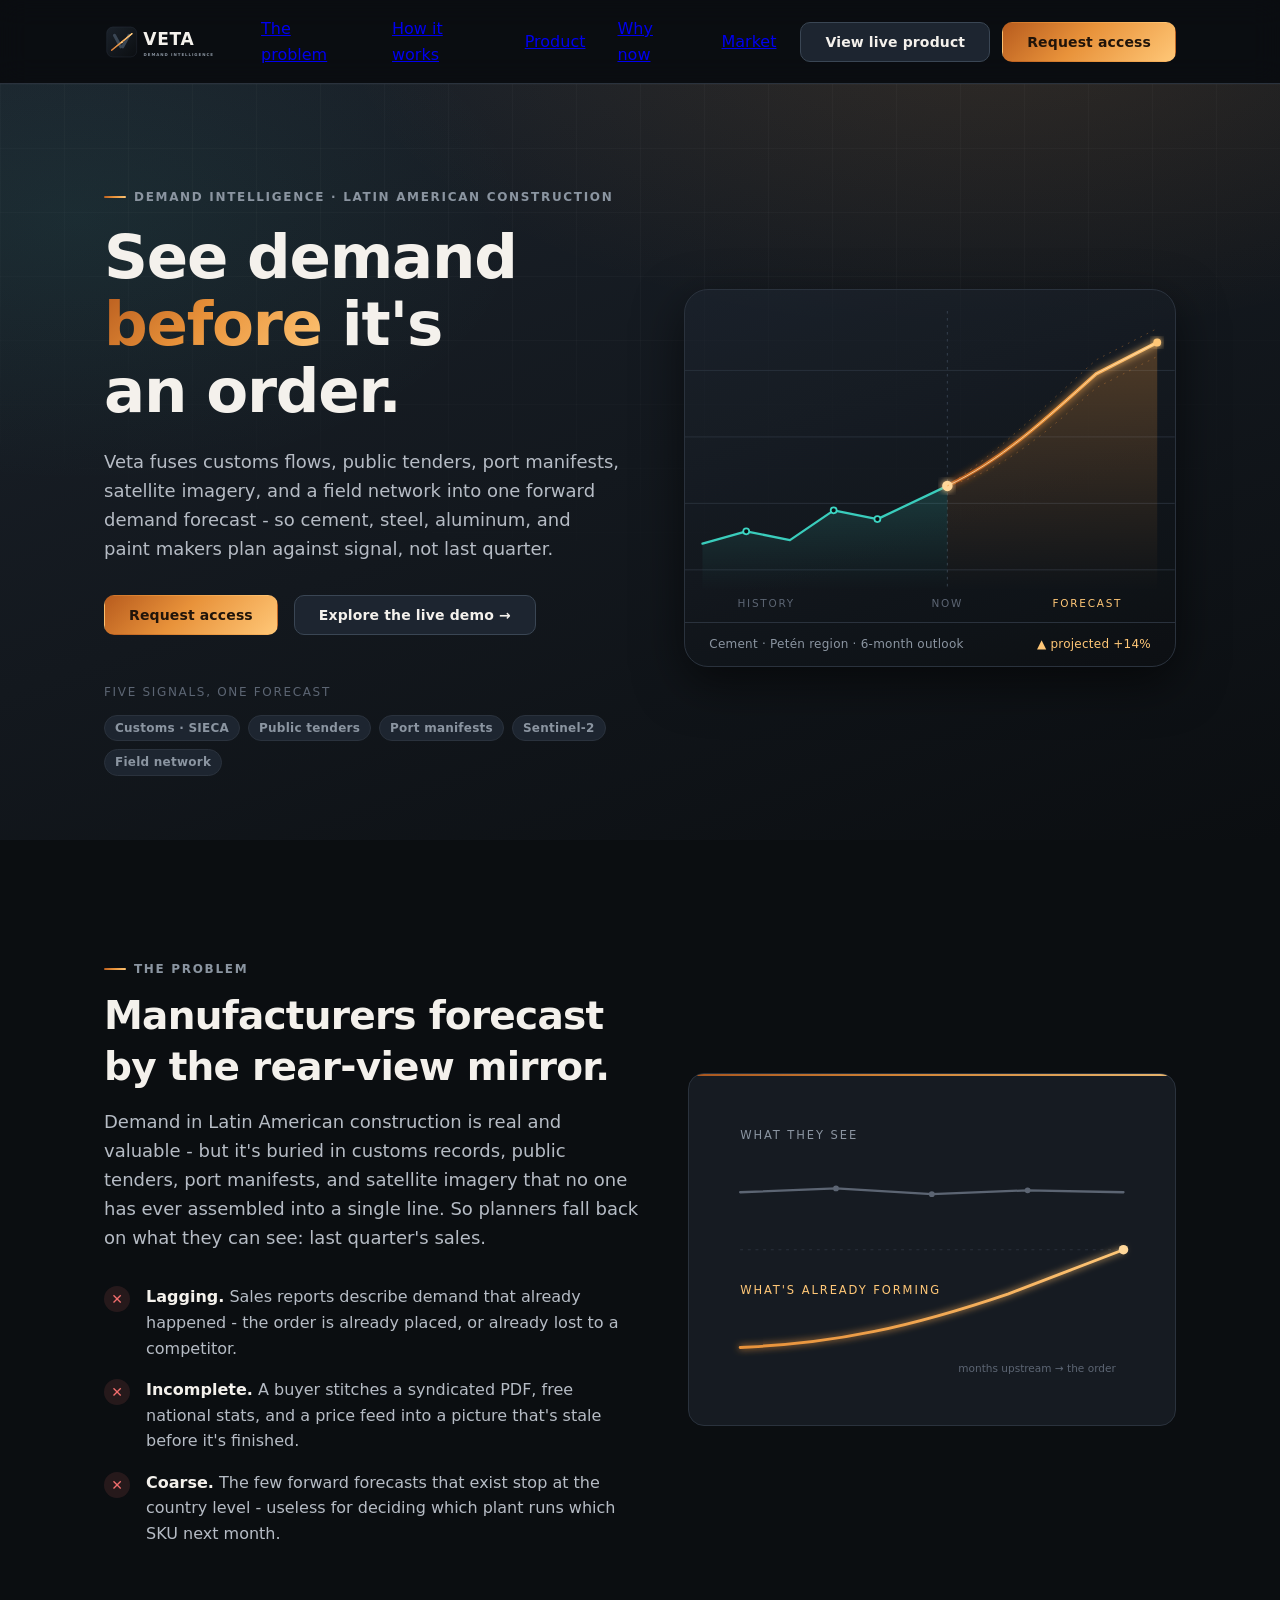
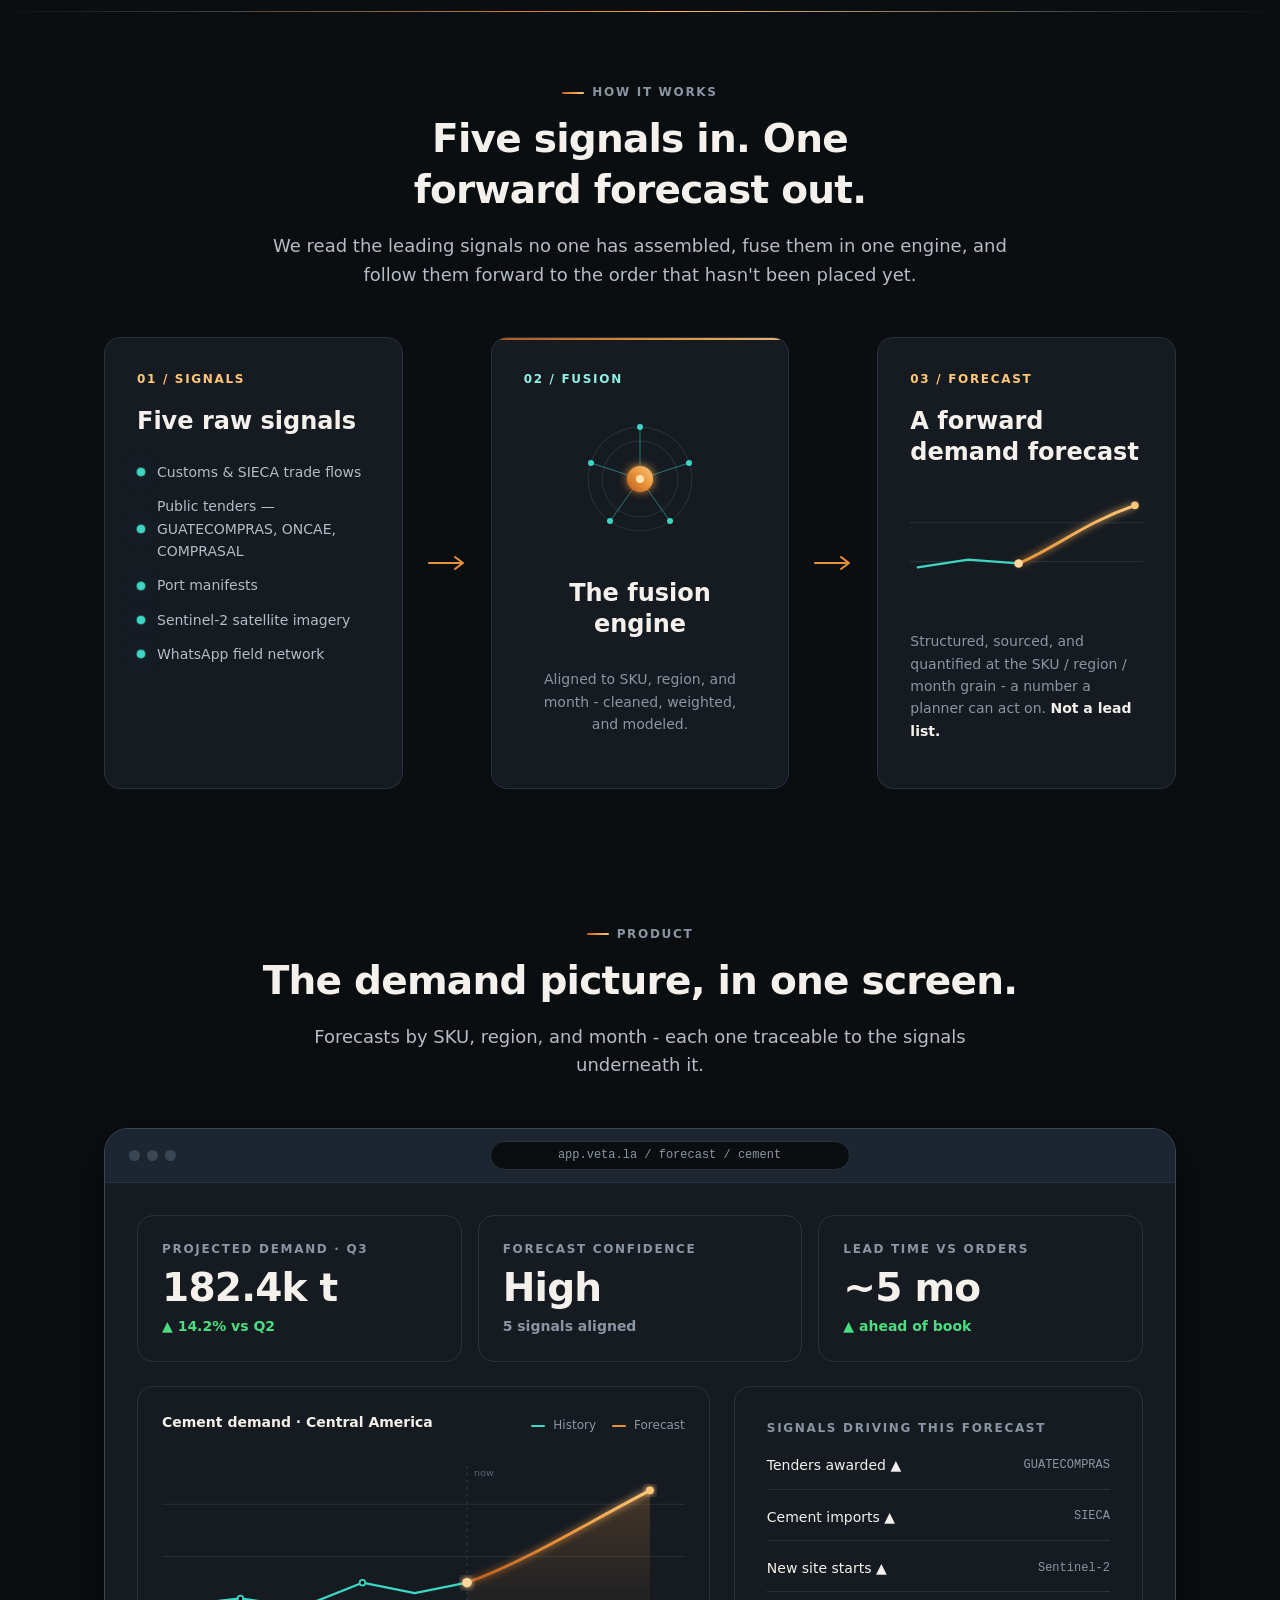
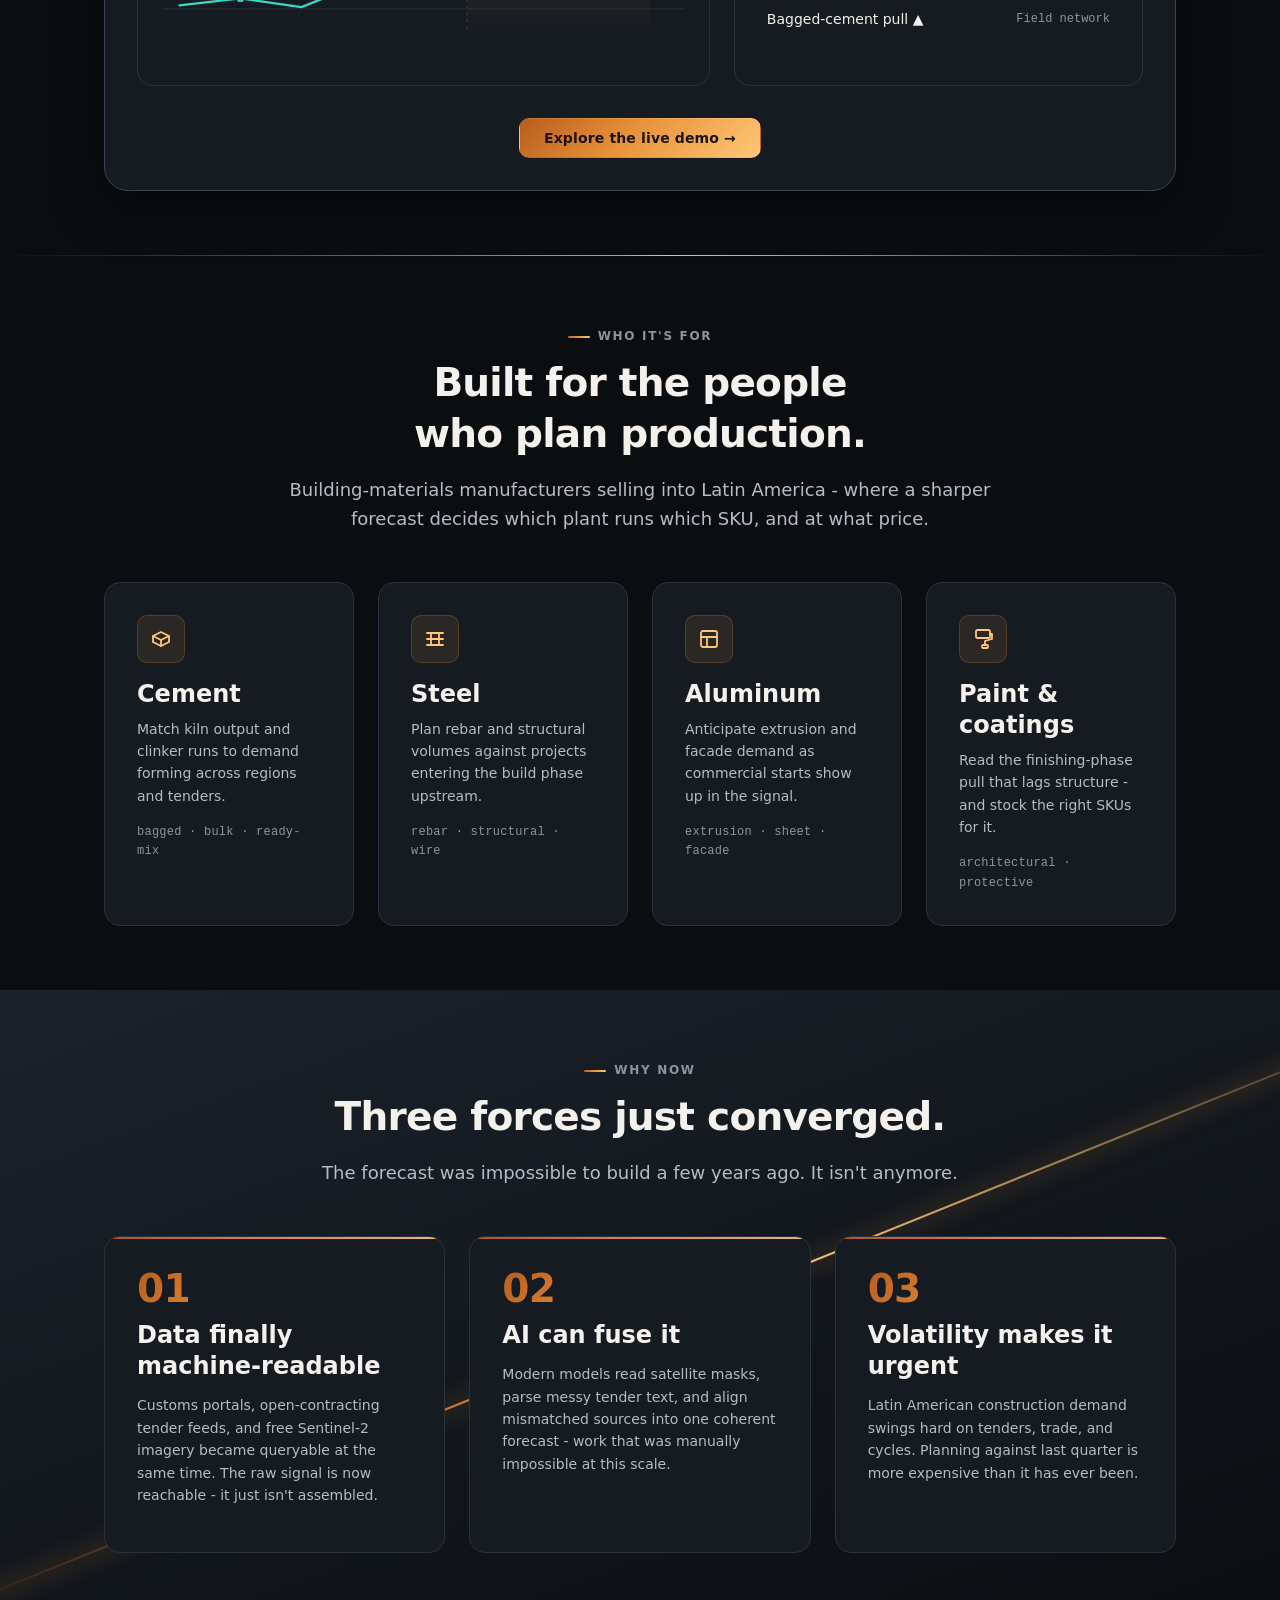
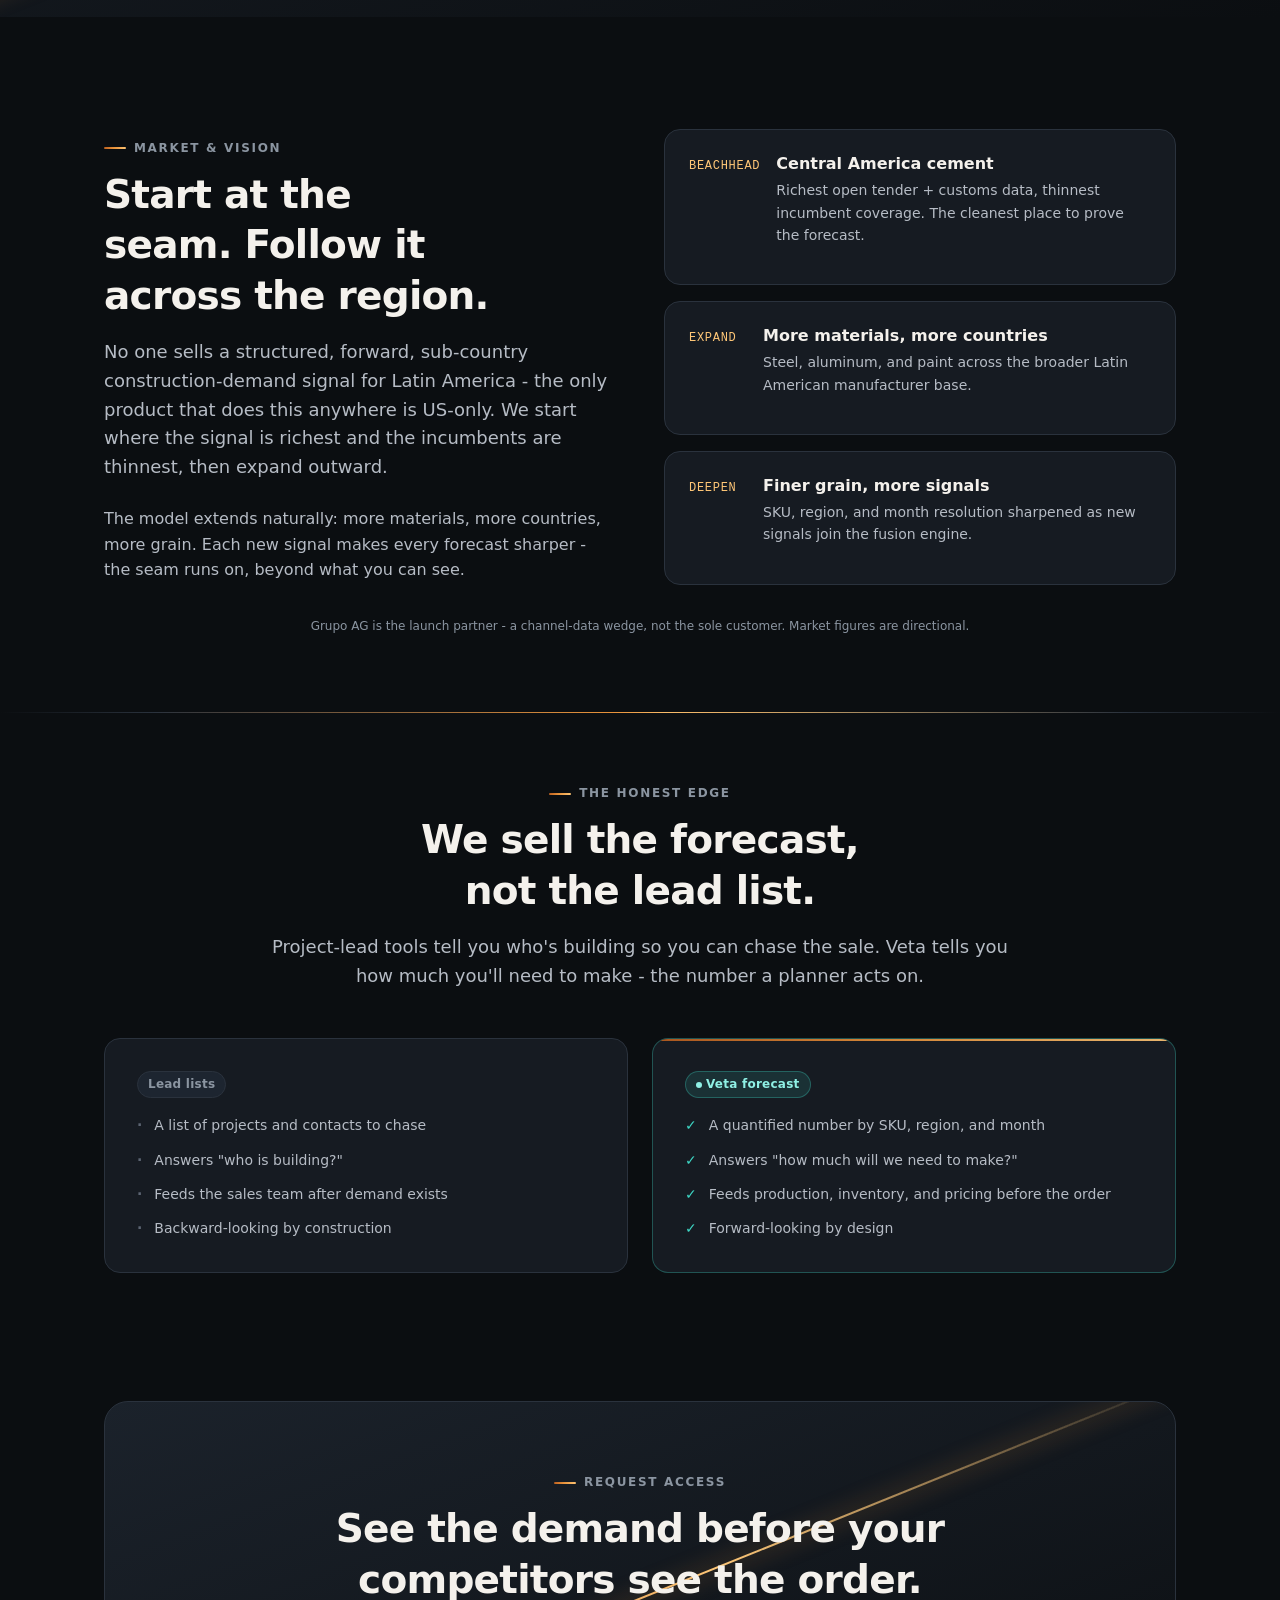
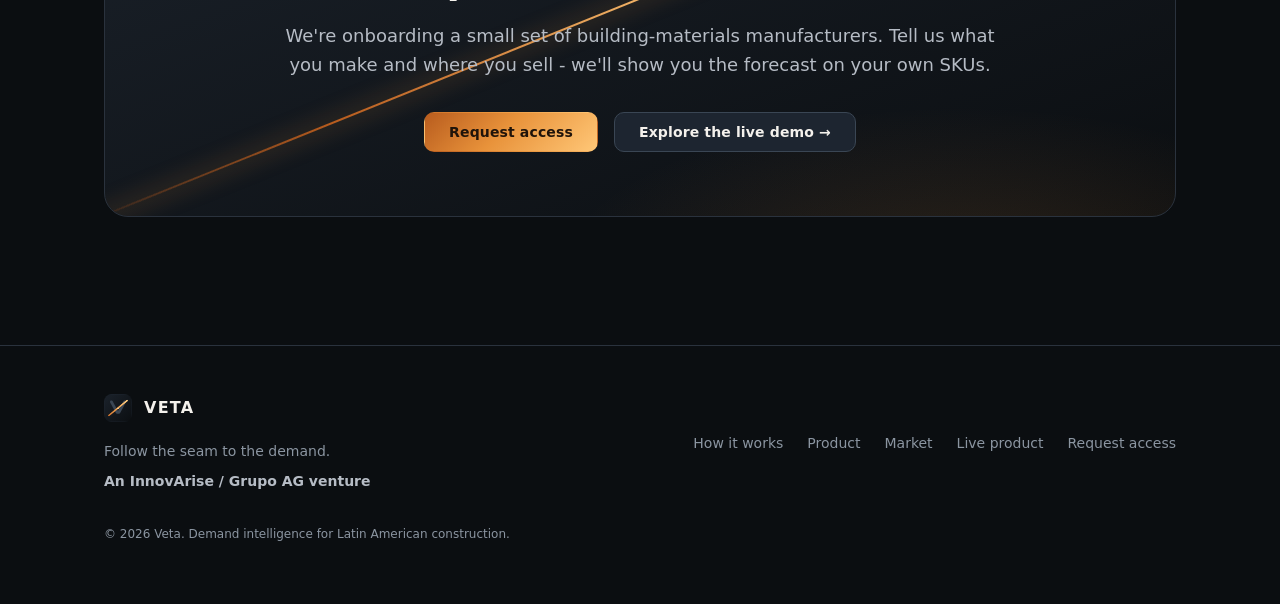
==== index.html @ 18b293e0 "Veta public site: landing page + Supabase-wired demand-intelligence prototype Built on the Veta Clau" ====
<!--
  Veta — marketing landing page
  The demand-intelligence layer for Latin American construction.
  Self-contained except local assets/ (CSS + SVG). Served on GitHub Pages.
-->
<!doctype html>
<html lang="en">
<head>
  <meta charset="utf-8" />
  <meta name="viewport" content="width=device-width, initial-scale=1" />
  <title>Veta — See demand before it's an order.</title>
  <meta name="description" content="Veta is the demand-intelligence layer for Latin American construction. We fuse customs, public tenders, port manifests, satellite imagery and a field network into a forward demand forecast for building-materials manufacturers." />
  <meta name="theme-color" content="#0B0E11" />

  <!-- Carried-in Veta design library -->
  <link rel="stylesheet" href="assets/tokens.css" />
  <link rel="stylesheet" href="assets/components.css" />
  <link rel="icon" type="image/svg+xml" href="assets/logo-mark.svg" />

  <style>
    /* ===========================================================
       Page-local styles — built on the design tokens only.
       No new colors invented; everything references --veta-* vars.
       =========================================================== */

    html { scroll-behavior: smooth; }
    @media (prefers-reduced-motion: reduce) { html { scroll-behavior: auto; } }
    body { margin: 0; }

    .veta-section--tight { padding-block: var(--veta-space-7); }
    .veta-section--lg    { padding-block: var(--veta-space-9); }

    /* ---------- Sticky nav ---------- */
    .site-header {
      position: sticky;
      top: 0;
      z-index: 50;
      background: rgba(11, 14, 17, 0.78);
      backdrop-filter: blur(14px) saturate(140%);
      -webkit-backdrop-filter: blur(14px) saturate(140%);
      border-bottom: 1px solid var(--veta-strata);
    }
    .site-header .veta-header { border-bottom: 0; }
    .brand-logo { height: 38px; width: auto; display: block; }
    .nav-cluster { display: flex; align-items: center; gap: var(--veta-space-5); }
    .nav-links { display: flex; align-items: center; gap: var(--veta-space-6); }
    .nav-actions { display: flex; align-items: center; gap: var(--veta-space-3); }
    .nav-toggle { display: none; }

    @media (max-width: 900px) {
      .nav-links { display: none; }
      .nav-actions .btn-label-long { display: none; }
    }
    @media (max-width: 560px) {
      .nav-actions .veta-btn--secondary { display: none; }
    }

    /* ---------- Hero ---------- */
    .hero {
      position: relative;
      overflow: hidden;
      isolation: isolate;
      background:
        radial-gradient(1100px 520px at 78% -8%, rgba(232,146,58,0.12), transparent 60%),
        radial-gradient(820px 480px at 6% 18%, rgba(61,214,196,0.07), transparent 55%),
        var(--veta-rock);
    }
    /* faint strata grid behind the hero */
    .hero::before {
      content: "";
      position: absolute; inset: 0; z-index: -2;
      background-image:
        linear-gradient(rgba(255,255,255,0.022) 1px, transparent 1px),
        linear-gradient(90deg, rgba(255,255,255,0.022) 1px, transparent 1px);
      background-size: 64px 64px;
      mask-image: radial-gradient(120% 90% at 50% 0%, #000 35%, transparent 78%);
      -webkit-mask-image: radial-gradient(120% 90% at 50% 0%, #000 35%, transparent 78%);
    }
    .hero-grid {
      display: grid;
      grid-template-columns: 1.05fr 1fr;
      gap: var(--veta-space-8);
      align-items: center;
      padding-block: var(--veta-space-9) var(--veta-space-8);
    }
    @media (max-width: 940px) {
      .hero-grid { grid-template-columns: 1fr; gap: var(--veta-space-7); padding-block: var(--veta-space-8) var(--veta-space-7); }
    }
    .hero-display {
      font-size: clamp(2.6rem, 6vw, var(--veta-text-3xl));
      margin-top: var(--veta-space-4);
    }
    .hero-sub { margin-top: var(--veta-space-5); font-size: var(--veta-text-md); }
    .hero-cta { margin-top: var(--veta-space-6); }
    .hero-trust {
      margin-top: var(--veta-space-7);
      display: flex; flex-direction: column; gap: var(--veta-space-3);
    }
    .hero-trust__label {
      font-size: var(--veta-text-xs);
      letter-spacing: var(--veta-track-label);
      text-transform: uppercase;
      color: var(--veta-text-faint);
    }
    .source-row { display: flex; flex-wrap: wrap; gap: var(--veta-space-2); }

    .hero-visual {
      position: relative;
      width: 100%;
    }
    .hero-visual svg { width: 100%; height: auto; display: block; }
    .hero-visual__frame {
      border: 1px solid var(--veta-strata);
      border-radius: var(--veta-radius-xl);
      background: linear-gradient(160deg, rgba(29,37,48,0.6) 0%, rgba(11,14,17,0.6) 100%);
      box-shadow: var(--veta-shadow-lg);
      overflow: hidden;
    }
    .hero-visual__cap {
      display: flex; align-items: center; justify-content: space-between;
      gap: var(--veta-space-3);
      padding: var(--veta-space-3) var(--veta-space-5);
      border-top: 1px solid var(--veta-strata);
      font-size: var(--veta-text-xs);
      color: var(--veta-text-dim);
      letter-spacing: 0.02em;
    }

    /* Animated seam draw-in */
    .seam-draw {
      stroke-dasharray: var(--len, 1400);
      stroke-dashoffset: var(--len, 1400);
      animation: drawSeam 2.4s var(--veta-ease-out) forwards;
    }
    @keyframes drawSeam { to { stroke-dashoffset: 0; } }
    .pulse-node { animation: pulseNode 2.8s var(--veta-ease) infinite; transform-origin: center; transform-box: fill-box; }
    @keyframes pulseNode {
      0%, 100% { opacity: 0.55; }
      50% { opacity: 1; }
    }
    @media (prefers-reduced-motion: reduce) {
      .seam-draw { animation: none; stroke-dashoffset: 0; }
      .pulse-node { animation: none; opacity: 1; }
    }

    /* ---------- Section heading block ---------- */
    .sec-head { max-width: 760px; }
    .sec-head .veta-h2 { margin-top: var(--veta-space-3); }
    .sec-head .veta-lead { margin-top: var(--veta-space-4); }
    .sec-head--center { margin-inline: auto; text-align: center; }
    .sec-head--center .veta-kicker { justify-content: center; }
    .sec-head--center .veta-lead { margin-inline: auto; }

    /* ---------- Problem ---------- */
    .problem-grid {
      display: grid;
      grid-template-columns: 1.1fr 1fr;
      gap: var(--veta-space-7);
      align-items: center;
      margin-top: var(--veta-space-7);
    }
    @media (max-width: 860px) { .problem-grid { grid-template-columns: 1fr; } }
    .pain-list { list-style: none; margin: 0; padding: 0; display: flex; flex-direction: column; gap: var(--veta-space-4); }
    .pain-list li {
      display: flex; gap: var(--veta-space-4); align-items: flex-start;
      color: var(--veta-text-muted);
    }
    .pain-list .x {
      flex: none; width: 26px; height: 26px; border-radius: 50%;
      display: grid; place-items: center;
      background: var(--veta-danger-bg); color: var(--veta-danger);
      font-size: var(--veta-text-sm); font-weight: var(--veta-weight-bold);
      margin-top: 2px;
    }
    .pain-list strong { color: var(--veta-text); font-weight: var(--veta-weight-semi); }
    .mirror-visual svg { width: 100%; height: auto; display: block; }

    /* ---------- How it works ---------- */
    .flow {
      margin-top: var(--veta-space-7);
      display: grid;
      grid-template-columns: 1fr auto 1fr auto 1fr;
      gap: var(--veta-space-5);
      align-items: stretch;
    }
    @media (max-width: 940px) {
      .flow { grid-template-columns: 1fr; }
      .flow-arrow { transform: rotate(90deg); justify-self: center; }
    }
    .flow-step {
      display: flex; flex-direction: column; gap: var(--veta-space-4);
    }
    .flow-num {
      font-size: var(--veta-text-xs); font-weight: var(--veta-weight-bold);
      letter-spacing: var(--veta-track-label); color: var(--veta-amber);
    }
    .flow-arrow {
      display: grid; place-items: center; color: var(--veta-copper);
      align-self: center;
    }
    .signal-list { list-style: none; margin: var(--veta-space-2) 0 0; padding: 0; display: flex; flex-direction: column; gap: var(--veta-space-3); }
    .signal-list li {
      display: flex; align-items: center; gap: var(--veta-space-3);
      font-size: var(--veta-text-sm); color: var(--veta-text-muted);
    }
    .signal-dot { flex: none; width: 8px; height: 8px; border-radius: 50%; background: var(--veta-teal); box-shadow: var(--veta-glow-teal); }
    .fusion-core {
      display: grid; place-items: center; text-align: center; height: 100%;
    }
    .fusion-ring svg { width: 132px; height: 132px; }

    /* ---------- Product preview ---------- */
    .preview-frame {
      margin-top: var(--veta-space-7);
      border: 1px solid var(--veta-strata-2);
      border-radius: var(--veta-radius-xl);
      background: var(--veta-graphite);
      box-shadow: var(--veta-shadow-lg);
      overflow: hidden;
    }
    .preview-bar {
      display: flex; align-items: center; gap: var(--veta-space-3);
      padding: var(--veta-space-3) var(--veta-space-5);
      border-bottom: 1px solid var(--veta-strata);
      background: var(--veta-graphite-2);
    }
    .preview-dots { display: flex; gap: 7px; }
    .preview-dots i { width: 11px; height: 11px; border-radius: 50%; background: var(--veta-strata-2); display: block; }
    .preview-url {
      flex: 1; text-align: center; font-family: var(--veta-font-mono);
      font-size: var(--veta-text-xs); color: var(--veta-text-dim);
      background: var(--veta-obsidian); border: 1px solid var(--veta-strata);
      border-radius: var(--veta-radius-pill); padding: 4px 14px; max-width: 360px; margin-inline: auto;
    }
    .preview-body { padding: var(--veta-space-6); }
    .dash-grid { display: grid; grid-template-columns: 1.4fr 1fr; gap: var(--veta-space-5); }
    @media (max-width: 760px) { .dash-grid { grid-template-columns: 1fr; } }
    .dash-metrics { display: grid; grid-template-columns: repeat(3, 1fr); gap: var(--veta-space-4); margin-bottom: var(--veta-space-5); }
    @media (max-width: 520px) { .dash-metrics { grid-template-columns: 1fr; } }
    .dash-chart svg { width: 100%; height: auto; display: block; }
    .dash-side { display: flex; flex-direction: column; gap: var(--veta-space-4); }
    .dash-rowitem {
      display: flex; align-items: center; justify-content: space-between; gap: var(--veta-space-3);
      padding-bottom: var(--veta-space-3); border-bottom: 1px solid var(--veta-strata);
    }
    .dash-rowitem:last-child { border-bottom: 0; padding-bottom: 0; }
    .dash-rowitem .r-label { font-size: var(--veta-text-sm); color: var(--veta-text); }
    .dash-rowitem .r-src { font-size: var(--veta-text-xs); color: var(--veta-text-dim); font-family: var(--veta-font-mono); }
    .preview-actions { margin-top: var(--veta-space-6); display: flex; justify-content: center; }

    /* ---------- Audience cards ---------- */
    .audience-grid { margin-top: var(--veta-space-7); }
    .aud-card { text-align: left; }
    .aud-icon {
      width: 48px; height: 48px; border-radius: var(--veta-radius-md);
      display: grid; place-items: center; margin-bottom: var(--veta-space-4);
      background: rgba(232,146,58,0.10); border: 1px solid rgba(232,146,58,0.22);
    }
    .aud-card h3 { font-size: var(--veta-text-lg); }
    .aud-card p { margin-top: var(--veta-space-2); font-size: var(--veta-text-sm); color: var(--veta-text-muted); }
    .aud-meta { margin-top: var(--veta-space-4); font-size: var(--veta-text-xs); color: var(--veta-text-dim); font-family: var(--veta-font-mono); letter-spacing: 0.02em; }

    /* ---------- Why now ---------- */
    .why-grid { margin-top: var(--veta-space-7); }
    .why-card .why-no {
      font-size: var(--veta-text-2xl); font-weight: var(--veta-weight-heavy);
      letter-spacing: var(--veta-track-tight); line-height: 1;
    }
    .why-card h3 { margin-top: var(--veta-space-3); font-size: var(--veta-text-lg); }
    .why-card p { margin-top: var(--veta-space-3); font-size: var(--veta-text-sm); color: var(--veta-text-muted); }

    /* ---------- Market / vision ---------- */
    .market-grid { display: grid; grid-template-columns: 1fr 1fr; gap: var(--veta-space-7); align-items: center; margin-top: var(--veta-space-7); }
    @media (max-width: 860px) { .market-grid { grid-template-columns: 1fr; } }
    .market-steps { display: flex; flex-direction: column; gap: var(--veta-space-4); }
    .market-step {
      display: flex; gap: var(--veta-space-4); align-items: flex-start;
      padding: var(--veta-space-5);
      border: 1px solid var(--veta-strata); border-radius: var(--veta-radius-lg);
      background: var(--veta-graphite);
    }
    .market-step .ms-stage {
      flex: none; font-family: var(--veta-font-mono); font-size: var(--veta-text-xs);
      color: var(--veta-amber); letter-spacing: 0.06em; padding-top: 3px; min-width: 58px;
    }
    .market-step h4 { font-size: var(--veta-text-base); }
    .market-step p { margin-top: var(--veta-space-1); font-size: var(--veta-text-sm); color: var(--veta-text-muted); }

    /* ---------- Edge (forecast vs leads) ---------- */
    .edge-compare { margin-top: var(--veta-space-7); display: grid; grid-template-columns: 1fr 1fr; gap: var(--veta-space-5); }
    @media (max-width: 760px) { .edge-compare { grid-template-columns: 1fr; } }
    .edge-card h4 { display: flex; align-items: center; gap: var(--veta-space-3); }
    .edge-card ul { list-style: none; margin: var(--veta-space-4) 0 0; padding: 0; display: flex; flex-direction: column; gap: var(--veta-space-3); }
    .edge-card li { display: flex; gap: var(--veta-space-3); font-size: var(--veta-text-sm); color: var(--veta-text-muted); }
    .edge-card li .mk { flex: none; font-weight: var(--veta-weight-bold); }
    .edge-card--them .mk { color: var(--veta-text-faint); }
    .edge-card--us .mk { color: var(--veta-teal); }
    .edge-card--us { border-color: rgba(61,214,196,0.30); }

    /* ---------- CTA band ---------- */
    .cta-band {
      position: relative; overflow: hidden; isolation: isolate;
      border-radius: var(--veta-radius-xl);
      border: 1px solid var(--veta-strata);
      background:
        radial-gradient(700px 320px at 80% 120%, rgba(232,146,58,0.16), transparent 60%),
        var(--veta-rock);
      padding: var(--veta-space-8);
      text-align: center;
    }
    .cta-band::before {
      content: ""; position: absolute; left: -10%; top: 42%; width: 130%; height: 2px;
      transform: rotate(calc(-1 * var(--veta-seam-angle)));
      background: linear-gradient(90deg, transparent 0%, var(--veta-copper-deep) 22%, var(--veta-amber) 52%, transparent 90%);
      box-shadow: 0 0 22px 2px rgba(232,146,58,0.35);
      z-index: -1;
    }
    .cta-band .veta-h2 { max-width: 640px; margin-inline: auto; }
    .cta-band .veta-lead { margin-inline: auto; margin-top: var(--veta-space-4); }
    .cta-band .veta-row { justify-content: center; margin-top: var(--veta-space-6); }

    /* ---------- Footer ---------- */
    .site-footer { border-top: 1px solid var(--veta-strata); padding-block: var(--veta-space-7); margin-top: var(--veta-space-8); }
    .footer-grid { display: flex; align-items: center; justify-content: space-between; gap: var(--veta-space-5); flex-wrap: wrap; }
    .footer-meta { font-size: var(--veta-text-sm); color: var(--veta-text-dim); }
    .footer-meta strong { color: var(--veta-text-muted); font-weight: var(--veta-weight-semi); }
    .footer-links { display: flex; gap: var(--veta-space-5); }
    .footer-links a { color: var(--veta-text-dim); text-decoration: none; font-size: var(--veta-text-sm); }
    .footer-links a:hover { color: var(--veta-text); }

    /* shared seam glyph in headings */
    .seam-tick { color: var(--veta-copper); }
  </style>
</head>

<body class="veta">

  <!-- ============================================================
       1 · STICKY NAV
       ============================================================ -->
  <header class="site-header">
    <div class="veta-container">
      <div class="veta-header">
        <a href="#top" class="veta-brand" aria-label="Veta — home">
          <img class="brand-logo" src="assets/logo.svg" alt="Veta — demand intelligence" />
        </a>
        <div class="nav-cluster">
          <nav class="nav-links" aria-label="Primary">
            <a href="#problem">The problem</a>
            <a href="#how">How it works</a>
            <a href="#product">Product</a>
            <a href="#why-now">Why now</a>
            <a href="#market">Market</a>
          </nav>
          <div class="nav-actions">
            <a class="veta-btn veta-btn--secondary" href="app/">View live product</a>
            <a class="veta-btn veta-btn--primary" href="#access">Request access</a>
          </div>
        </div>
      </div>
    </div>
  </header>

  <main id="top">

    <!-- ============================================================
         2 · HERO — the seam becomes the forecast
         ============================================================ -->
    <section class="hero">
      <div class="veta-container">
        <div class="hero-grid">
          <div class="hero-copy">
            <span class="veta-kicker">Demand intelligence · Latin American construction</span>
            <h1 class="veta-display hero-display">
              See demand <span class="veta-seam-text">before</span> it's an order.
            </h1>
            <p class="veta-lead hero-sub">
              Veta fuses customs flows, public tenders, port manifests, satellite imagery, and a
              field network into one forward demand forecast - so cement, steel, aluminum, and
              paint makers plan against signal, not last quarter.
            </p>
            <div class="veta-row hero-cta">
              <a class="veta-btn veta-btn--primary" href="#access">Request access</a>
              <a class="veta-btn veta-btn--secondary" href="app/">Explore the live demo &rarr;</a>
            </div>

            <div class="hero-trust">
              <span class="hero-trust__label">Five signals, one forecast</span>
              <div class="source-row">
                <span class="veta-badge veta-badge--neutral">Customs &middot; SIECA</span>
                <span class="veta-badge veta-badge--neutral">Public tenders</span>
                <span class="veta-badge veta-badge--neutral">Port manifests</span>
                <span class="veta-badge veta-badge--neutral">Sentinel-2</span>
                <span class="veta-badge veta-badge--neutral">Field network</span>
              </div>
            </div>
          </div>

          <!-- Signature visual: teal history bending into glowing-copper projection -->
          <div class="hero-visual">
            <div class="hero-visual__frame">
              <svg viewBox="0 0 560 380" role="img" aria-label="A demand seam: mineral-teal history bending into a glowing copper forecast curve">
                <defs>
                  <linearGradient id="h-seam" x1="0" y1="1" x2="1" y2="0">
                    <stop offset="0" stop-color="#B85C1E"/>
                    <stop offset="0.5" stop-color="#E8923A"/>
                    <stop offset="1" stop-color="#FFC777"/>
                  </linearGradient>
                  <linearGradient id="h-fill" x1="0" y1="0" x2="0" y2="1">
                    <stop offset="0" stop-color="#E8923A" stop-opacity="0.28"/>
                    <stop offset="1" stop-color="#E8923A" stop-opacity="0"/>
                  </linearGradient>
                  <linearGradient id="h-fill-teal" x1="0" y1="0" x2="0" y2="1">
                    <stop offset="0" stop-color="#3DD6C4" stop-opacity="0.18"/>
                    <stop offset="1" stop-color="#3DD6C4" stop-opacity="0"/>
                  </linearGradient>
                  <filter id="h-glow" x="-30%" y="-30%" width="160%" height="160%">
                    <feGaussianBlur stdDeviation="4" result="b"/>
                    <feMerge><feMergeNode in="b"/><feMergeNode in="SourceGraphic"/></feMerge>
                  </filter>
                </defs>

                <!-- strata gridlines -->
                <g stroke="#2A323D" stroke-width="1">
                  <line x1="0" y1="92"  x2="560" y2="92"/>
                  <line x1="0" y1="168" x2="560" y2="168"/>
                  <line x1="0" y1="244" x2="560" y2="244"/>
                  <line x1="0" y1="320" x2="560" y2="320"/>
                </g>
                <!-- divider: now -->
                <line x1="300" y1="24" x2="300" y2="344" stroke="#3A4654" stroke-width="1" stroke-dasharray="3 5"/>
                <text x="300" y="362" fill="#5C6573" font-size="12" font-family="system-ui, sans-serif" text-anchor="middle" letter-spacing="2">NOW</text>
                <text x="60"  y="362" fill="#5C6573" font-size="12" font-family="system-ui, sans-serif" letter-spacing="2">HISTORY</text>
                <text x="500" y="362" fill="#FFC777" font-size="12" font-family="system-ui, sans-serif" text-anchor="end" letter-spacing="2">FORECAST</text>

                <!-- teal history area -->
                <path d="M20 290 L70 276 L120 286 L170 252 L220 262 L300 224 L300 344 L20 344 Z" fill="url(#h-fill-teal)"/>
                <!-- copper forecast area -->
                <path d="M300 224 C360 196 410 150 470 96 L540 60 L540 344 L300 344 Z" fill="url(#h-fill)"/>

                <!-- the seam: teal history line that BECOMES the copper forecast -->
                <path d="M20 290 L70 276 L120 286 L170 252 L220 262 L300 224"
                      fill="none" stroke="#3DD6C4" stroke-width="2.6" stroke-linecap="round" stroke-linejoin="round" opacity="0.95"/>
                <g filter="url(#h-glow)">
                  <path class="seam-draw" style="--len:360"
                        d="M300 224 C360 196 410 150 470 96 L540 60"
                        fill="none" stroke="url(#h-seam)" stroke-width="4" stroke-linecap="round"/>
                </g>
                <path d="M300 224 C360 196 410 150 470 96 L540 60"
                      fill="none" stroke="#FFE0AE" stroke-width="1.1" stroke-linecap="round" opacity="0.85"/>

                <!-- history data points (teal signal marks) -->
                <g fill="#0B0E11" stroke="#3DD6C4" stroke-width="2">
                  <circle cx="70" cy="276" r="3.4"/>
                  <circle cx="170" cy="252" r="3.4"/>
                  <circle cx="220" cy="262" r="3.4"/>
                </g>
                <!-- the inflection node where signal becomes forecast -->
                <circle class="pulse-node" cx="300" cy="224" r="6" fill="#FFD79A" filter="url(#h-glow)"/>
                <!-- forecast endpoint -->
                <circle cx="540" cy="60" r="4.5" fill="#FFC777" filter="url(#h-glow)"/>

                <!-- confidence band on forecast -->
                <path d="M300 224 C360 184 410 134 470 80 L540 44"
                      fill="none" stroke="#E8923A" stroke-width="1" stroke-dasharray="2 6" opacity="0.4"/>
                <path d="M300 224 C360 208 410 166 470 112 L540 76"
                      fill="none" stroke="#E8923A" stroke-width="1" stroke-dasharray="2 6" opacity="0.4"/>
              </svg>
              <div class="hero-visual__cap">
                <span>Cement &middot; Petén region &middot; 6-month outlook</span>
                <span class="veta-accent">&#9650; projected +14%</span>
              </div>
            </div>
          </div>
        </div>
      </div>
    </section>

    <!-- ============================================================
         3 · THE PROBLEM
         ============================================================ -->
    <section class="veta-section" id="problem">
      <div class="veta-container">
        <div class="problem-grid">
          <div>
            <div class="sec-head">
              <span class="veta-kicker">The problem</span>
              <h2 class="veta-h2">Manufacturers forecast by the rear-view mirror.</h2>
              <p class="veta-lead">
                Demand in Latin American construction is real and valuable - but it's buried in
                customs records, public tenders, port manifests, and satellite imagery that no one
                has ever assembled into a single line. So planners fall back on what they can see:
                last quarter's sales.
              </p>
            </div>
            <ul class="pain-list" style="margin-top: var(--veta-space-6);">
              <li><span class="x">&#10005;</span><span><strong>Lagging.</strong> Sales reports describe demand that already happened - the order is already placed, or already lost to a competitor.</span></li>
              <li><span class="x">&#10005;</span><span><strong>Incomplete.</strong> A buyer stitches a syndicated PDF, free national stats, and a price feed into a picture that's stale before it's finished.</span></li>
              <li><span class="x">&#10005;</span><span><strong>Coarse.</strong> The few forward forecasts that exist stop at the country level - useless for deciding which plant runs which SKU next month.</span></li>
            </ul>
          </div>

          <!-- rear-view mirror visual: flat lagging line vs hidden upstream signal -->
          <div class="mirror-visual veta-card veta-card--seam">
            <svg viewBox="0 0 440 300" role="img" aria-label="A flat lagging report against demand already forming upstream">
              <defs>
                <linearGradient id="m-seam" x1="0" y1="1" x2="1" y2="0">
                  <stop offset="0" stop-color="#E8923A"/><stop offset="1" stop-color="#FFC777"/>
                </linearGradient>
              </defs>
              <text x="20" y="34" fill="#8B95A1" font-size="12" font-family="system-ui, sans-serif" letter-spacing="2">WHAT THEY SEE</text>
              <!-- lagging flat line -->
              <path d="M20 90 L120 86 L220 92 L320 88 L420 90" fill="none" stroke="#5C6573" stroke-width="2.4" stroke-linecap="round"/>
              <g fill="#5C6573"><circle cx="120" cy="86" r="3"/><circle cx="220" cy="92" r="3"/><circle cx="320" cy="88" r="3"/></g>

              <line x1="20" y1="150" x2="420" y2="150" stroke="#2A323D" stroke-width="1" stroke-dasharray="3 5"/>

              <text x="20" y="196" fill="#FFC777" font-size="12" font-family="system-ui, sans-serif" letter-spacing="2">WHAT'S ALREADY FORMING</text>
              <!-- rising hidden signal -->
              <path d="M20 252 C120 248 200 230 300 196 L420 150" fill="none" stroke="url(#m-seam)" stroke-width="3" stroke-linecap="round" filter="url(#h-glow)"/>
              <circle class="pulse-node" cx="420" cy="150" r="5" fill="#FFD79A"/>
              <text x="412" y="278" fill="#5C6573" font-size="11" font-family="system-ui, sans-serif" text-anchor="end">months upstream &rarr; the order</text>
            </svg>
          </div>
        </div>
      </div>
    </section>

    <hr class="veta-seam-line" />

    <!-- ============================================================
         4 · HOW IT WORKS — five signals -> fusion -> forecast
         ============================================================ -->
    <section class="veta-section" id="how">
      <div class="veta-container">
        <div class="sec-head sec-head--center">
          <span class="veta-kicker">How it works</span>
          <h2 class="veta-h2">Five signals in. One forward forecast out.</h2>
          <p class="veta-lead">
            We read the leading signals no one has assembled, fuse them in one engine, and follow
            them forward to the order that hasn't been placed yet.
          </p>
        </div>

        <div class="flow">
          <!-- Step 1: signals -->
          <div class="flow-step veta-card">
            <span class="flow-num">01 / SIGNALS</span>
            <h3 class="veta-h4">Five raw signals</h3>
            <ul class="signal-list">
              <li><span class="signal-dot"></span>Customs &amp; SIECA trade flows</li>
              <li><span class="signal-dot"></span>Public tenders &mdash; GUATECOMPRAS, ONCAE, COMPRASAL</li>
              <li><span class="signal-dot"></span>Port manifests</li>
              <li><span class="signal-dot"></span>Sentinel-2 satellite imagery</li>
              <li><span class="signal-dot"></span>WhatsApp field network</li>
            </ul>
          </div>

          <div class="flow-arrow" aria-hidden="true">
            <svg width="40" height="20" viewBox="0 0 40 20"><path d="M2 10 H34 M28 4 L36 10 L28 16" fill="none" stroke="currentColor" stroke-width="2" stroke-linecap="round" stroke-linejoin="round"/></svg>
          </div>

          <!-- Step 2: fusion engine -->
          <div class="flow-step veta-card veta-card--seam">
            <span class="flow-num" style="color: var(--veta-teal-soft);">02 / FUSION</span>
            <div class="fusion-core">
              <div class="fusion-ring">
                <svg viewBox="0 0 132 132" role="img" aria-label="The Veta fusion engine">
                  <defs>
                    <linearGradient id="f-seam" x1="0" y1="1" x2="1" y2="0">
                      <stop offset="0" stop-color="#B85C1E"/><stop offset="0.5" stop-color="#E8923A"/><stop offset="1" stop-color="#FFC777"/>
                    </linearGradient>
                  </defs>
                  <circle cx="66" cy="66" r="52" fill="none" stroke="#2A323D" stroke-width="1"/>
                  <circle cx="66" cy="66" r="38" fill="none" stroke="#2A323D" stroke-width="1"/>
                  <!-- five inbound signal marks -->
                  <g fill="#3DD6C4">
                    <circle cx="66" cy="14" r="3"/><circle cx="115" cy="50" r="3"/>
                    <circle cx="96" cy="108" r="3"/><circle cx="36" cy="108" r="3"/><circle cx="17" cy="50" r="3"/>
                  </g>
                  <g stroke="#3DD6C4" stroke-width="1" opacity="0.5">
                    <line x1="66" y1="14" x2="66" y2="66"/><line x1="115" y1="50" x2="66" y2="66"/>
                    <line x1="96" y1="108" x2="66" y2="66"/><line x1="36" y1="108" x2="66" y2="66"/><line x1="17" y1="50" x2="66" y2="66"/>
                  </g>
                  <circle class="pulse-node" cx="66" cy="66" r="13" fill="url(#f-seam)" filter="url(#h-glow)"/>
                  <circle cx="66" cy="66" r="4" fill="#FFE0AE"/>
                </svg>
              </div>
              <h3 class="veta-h4" style="margin-top: var(--veta-space-3);">The fusion engine</h3>
              <p class="veta-muted" style="font-size: var(--veta-text-sm); max-width: 24ch;">Aligned to SKU, region, and month - cleaned, weighted, and modeled.</p>
            </div>
          </div>

          <div class="flow-arrow" aria-hidden="true">
            <svg width="40" height="20" viewBox="0 0 40 20"><path d="M2 10 H34 M28 4 L36 10 L28 16" fill="none" stroke="currentColor" stroke-width="2" stroke-linecap="round" stroke-linejoin="round"/></svg>
          </div>

          <!-- Step 3: forecast -->
          <div class="flow-step veta-card">
            <span class="flow-num">03 / FORECAST</span>
            <h3 class="veta-h4">A forward demand forecast</h3>
            <div class="dash-chart" aria-hidden="true">
              <svg viewBox="0 0 240 120">
                <defs>
                  <linearGradient id="fc-seam" x1="0" y1="1" x2="1" y2="0">
                    <stop offset="0" stop-color="#E8923A"/><stop offset="1" stop-color="#FFC777"/>
                  </linearGradient>
                </defs>
                <line x1="0" y1="40" x2="240" y2="40" stroke="#2A323D"/>
                <line x1="0" y1="80" x2="240" y2="80" stroke="#2A323D"/>
                <path d="M8 86 L60 78 L112 82" fill="none" stroke="#3DD6C4" stroke-width="2.4" stroke-linecap="round"/>
                <path d="M112 82 C150 66 180 40 232 22" fill="none" stroke="url(#fc-seam)" stroke-width="3" stroke-linecap="round" filter="url(#h-glow)"/>
                <circle class="pulse-node" cx="112" cy="82" r="4.5" fill="#FFD79A"/>
                <circle cx="232" cy="22" r="4" fill="#FFC777"/>
              </svg>
            </div>
            <p class="veta-muted" style="font-size: var(--veta-text-sm);">
              Structured, sourced, and quantified at the SKU / region / month grain - a number a
              planner can act on. <strong style="color: var(--veta-text);">Not a lead list.</strong>
            </p>
          </div>
        </div>
      </div>
    </section>

    <!-- ============================================================
         5 · PRODUCT PREVIEW
         ============================================================ -->
    <section class="veta-section" id="product">
      <div class="veta-container">
        <div class="sec-head sec-head--center">
          <span class="veta-kicker">Product</span>
          <h2 class="veta-h2">The demand picture, in one screen.</h2>
          <p class="veta-lead">
            Forecasts by SKU, region, and month - each one traceable to the signals underneath it.
          </p>
        </div>

        <div class="preview-frame">
          <div class="preview-bar">
            <span class="preview-dots"><i></i><i></i><i></i></span>
            <span class="preview-url">app.veta.la / forecast / cement</span>
          </div>
          <div class="preview-body">
            <div class="dash-metrics">
              <div class="veta-metric">
                <span class="veta-metric__label">Projected demand &middot; Q3</span>
                <span class="veta-metric__value">182.4k t</span>
                <span class="veta-metric__delta veta-metric__delta--up">&#9650; 14.2% vs Q2</span>
              </div>
              <div class="veta-metric">
                <span class="veta-metric__label">Forecast confidence</span>
                <span class="veta-metric__value">High</span>
                <span class="veta-metric__delta veta-metric__delta--flat">5 signals aligned</span>
              </div>
              <div class="veta-metric">
                <span class="veta-metric__label">Lead time vs orders</span>
                <span class="veta-metric__value">~5 mo</span>
                <span class="veta-metric__delta veta-metric__delta--up">&#9650; ahead of book</span>
              </div>
            </div>

            <div class="dash-grid">
              <!-- main chart -->
              <div class="veta-chart">
                <div class="veta-chart__head">
                  <span class="veta-chart__title">Cement demand &middot; Central America</span>
                  <div class="veta-chart__legend">
                    <span><i style="background:var(--veta-teal)"></i>History</span>
                    <span><i style="background:var(--veta-copper)"></i>Forecast</span>
                  </div>
                </div>
                <div class="dash-chart">
                  <svg viewBox="0 0 600 240" class="veta-chart__plot" role="img" aria-label="Cement demand history bending into forecast">
                    <defs>
                      <linearGradient id="p-seam" x1="0" y1="1" x2="1" y2="0">
                        <stop offset="0" stop-color="#B85C1E"/><stop offset="0.5" stop-color="#E8923A"/><stop offset="1" stop-color="#FFC777"/>
                      </linearGradient>
                      <linearGradient id="p-fill" x1="0" y1="0" x2="0" y2="1">
                        <stop offset="0" stop-color="#E8923A" stop-opacity="0.22"/><stop offset="1" stop-color="#E8923A" stop-opacity="0"/>
                      </linearGradient>
                    </defs>
                    <g stroke="#2A323D" stroke-width="1">
                      <line x1="0" y1="60" x2="600" y2="60"/><line x1="0" y1="120" x2="600" y2="120"/><line x1="0" y1="180" x2="600" y2="180"/>
                    </g>
                    <line x1="350" y1="16" x2="350" y2="208" stroke="#3A4654" stroke-width="1" stroke-dasharray="3 5"/>
                    <text x="358" y="28" fill="#5C6573" font-size="11" font-family="system-ui, sans-serif">now</text>
                    <path d="M350 150 C420 124 480 86 560 44 L560 208 L350 208 Z" fill="url(#p-fill)"/>
                    <path d="M20 176 L90 168 L160 178 L230 150 L290 162 L350 150" fill="none" stroke="#3DD6C4" stroke-width="2.6" stroke-linecap="round" stroke-linejoin="round"/>
                    <path d="M350 150 C420 124 480 86 560 44" fill="none" stroke="url(#p-seam)" stroke-width="3.4" stroke-linecap="round" filter="url(#h-glow)"/>
                    <g fill="#0B0E11" stroke="#3DD6C4" stroke-width="2"><circle cx="90" cy="168" r="3.2"/><circle cx="230" cy="150" r="3.2"/></g>
                    <circle class="pulse-node" cx="350" cy="150" r="5.5" fill="#FFD79A" filter="url(#h-glow)"/>
                    <circle cx="560" cy="44" r="4.5" fill="#FFC777" filter="url(#h-glow)"/>
                  </svg>
                </div>
              </div>

              <!-- signal contribution side panel -->
              <div class="veta-card dash-side">
                <span class="veta-metric__label">Signals driving this forecast</span>
                <div class="dash-rowitem">
                  <span class="r-label">Tenders awarded &#9650;</span>
                  <span class="r-src">GUATECOMPRAS</span>
                </div>
                <div class="dash-rowitem">
                  <span class="r-label">Cement imports &#9650;</span>
                  <span class="r-src">SIECA</span>
                </div>
                <div class="dash-rowitem">
                  <span class="r-label">New site starts &#9650;</span>
                  <span class="r-src">Sentinel-2</span>
                </div>
                <div class="dash-rowitem">
                  <span class="r-label">Bagged-cement pull &#9650;</span>
                  <span class="r-src">Field network</span>
                </div>
              </div>
            </div>

            <div class="preview-actions">
              <a class="veta-btn veta-btn--primary" href="app/">Explore the live demo &rarr;</a>
            </div>
          </div>
        </div>
      </div>
    </section>

    <hr class="veta-seam-line" />

    <!-- ============================================================
         6 · WHO IT'S FOR
         ============================================================ -->
    <section class="veta-section" id="who">
      <div class="veta-container">
        <div class="sec-head sec-head--center">
          <span class="veta-kicker">Who it's for</span>
          <h2 class="veta-h2">Built for the people who plan production.</h2>
          <p class="veta-lead">
            Building-materials manufacturers selling into Latin America - where a sharper forecast
            decides which plant runs which SKU, and at what price.
          </p>
        </div>

        <div class="veta-grid veta-grid--4 audience-grid">
          <!-- Cement -->
          <div class="veta-card aud-card">
            <span class="aud-icon" aria-hidden="true">
              <svg width="24" height="24" viewBox="0 0 24 24" fill="none" stroke="#FFC777" stroke-width="1.8" stroke-linecap="round" stroke-linejoin="round"><path d="M4 9 L12 5 L20 9 L12 13 Z"/><path d="M4 9 V15 L12 19 L20 15 V9"/><path d="M12 13 V19"/></svg>
            </span>
            <h3 class="veta-h4">Cement</h3>
            <p>Match kiln output and clinker runs to demand forming across regions and tenders.</p>
            <div class="aud-meta">bagged &middot; bulk &middot; ready-mix</div>
          </div>
          <!-- Steel -->
          <div class="veta-card aud-card">
            <span class="aud-icon" aria-hidden="true">
              <svg width="24" height="24" viewBox="0 0 24 24" fill="none" stroke="#FFC777" stroke-width="1.8" stroke-linecap="round" stroke-linejoin="round"><path d="M4 6 H20 M4 12 H20 M4 18 H20" /><path d="M8 6 V18 M16 6 V18"/></svg>
            </span>
            <h3 class="veta-h4">Steel</h3>
            <p>Plan rebar and structural volumes against projects entering the build phase upstream.</p>
            <div class="aud-meta">rebar &middot; structural &middot; wire</div>
          </div>
          <!-- Aluminum -->
          <div class="veta-card aud-card">
            <span class="aud-icon" aria-hidden="true">
              <svg width="24" height="24" viewBox="0 0 24 24" fill="none" stroke="#FFC777" stroke-width="1.8" stroke-linecap="round" stroke-linejoin="round"><rect x="4" y="4" width="16" height="16" rx="2"/><path d="M4 10 H20 M10 10 V20"/></svg>
            </span>
            <h3 class="veta-h4">Aluminum</h3>
            <p>Anticipate extrusion and facade demand as commercial starts show up in the signal.</p>
            <div class="aud-meta">extrusion &middot; sheet &middot; facade</div>
          </div>
          <!-- Paint -->
          <div class="veta-card aud-card">
            <span class="aud-icon" aria-hidden="true">
              <svg width="24" height="24" viewBox="0 0 24 24" fill="none" stroke="#FFC777" stroke-width="1.8" stroke-linecap="round" stroke-linejoin="round"><rect x="5" y="3" width="14" height="8" rx="1.5"/><path d="M19 7 H21 V12 L14 14 V18"/><rect x="11" y="18" width="6" height="3" rx="1"/></svg>
            </span>
            <h3 class="veta-h4">Paint &amp; coatings</h3>
            <p>Read the finishing-phase pull that lags structure - and stock the right SKUs for it.</p>
            <div class="aud-meta">architectural &middot; protective</div>
          </div>
        </div>
      </div>
    </section>

    <!-- ============================================================
         7 · WHY NOW
         ============================================================ -->
    <section class="veta-section veta-seam-field" id="why-now">
      <div class="veta-container">
        <div class="sec-head sec-head--center">
          <span class="veta-kicker">Why now</span>
          <h2 class="veta-h2">Three forces just converged.</h2>
          <p class="veta-lead">
            The forecast was impossible to build a few years ago. It isn't anymore.
          </p>
        </div>

        <div class="veta-grid veta-grid--3 why-grid">
          <div class="veta-card veta-card--seam why-card">
            <div class="why-no veta-seam-text">01</div>
            <h3 class="veta-h4">Data finally machine-readable</h3>
            <p>Customs portals, open-contracting tender feeds, and free Sentinel-2 imagery became
               queryable at the same time. The raw signal is now reachable - it just isn't assembled.</p>
          </div>
          <div class="veta-card veta-card--seam why-card">
            <div class="why-no veta-seam-text">02</div>
            <h3 class="veta-h4">AI can fuse it</h3>
            <p>Modern models read satellite masks, parse messy tender text, and align mismatched
               sources into one coherent forecast - work that was manually impossible at this scale.</p>
          </div>
          <div class="veta-card veta-card--seam why-card">
            <div class="why-no veta-seam-text">03</div>
            <h3 class="veta-h4">Volatility makes it urgent</h3>
            <p>Latin American construction demand swings hard on tenders, trade, and cycles. Planning
               against last quarter is more expensive than it has ever been.</p>
          </div>
        </div>
      </div>
    </section>

    <!-- ============================================================
         8 · MARKET / VISION
         ============================================================ -->
    <section class="veta-section" id="market">
      <div class="veta-container">
        <div class="market-grid">
          <div class="sec-head">
            <span class="veta-kicker">Market &amp; vision</span>
            <h2 class="veta-h2">Start at the seam. Follow it across the region.</h2>
            <p class="veta-lead">
              No one sells a structured, forward, sub-country construction-demand signal for Latin
              America - the only product that does this anywhere is US-only. We start where the
              signal is richest and the incumbents are thinnest, then expand outward.
            </p>
            <p class="veta-body" style="margin-top: var(--veta-space-5);">
              The model extends naturally: more materials, more countries, more grain. Each new
              signal makes every forecast sharper - the seam runs on, beyond what you can see.
            </p>
          </div>

          <div class="market-steps">
            <div class="market-step">
              <span class="ms-stage">BEACHHEAD</span>
              <div>
                <h4 class="veta-h4">Central America cement</h4>
                <p>Richest open tender + customs data, thinnest incumbent coverage. The cleanest place to prove the forecast.</p>
              </div>
            </div>
            <div class="market-step">
              <span class="ms-stage">EXPAND</span>
              <div>
                <h4 class="veta-h4">More materials, more countries</h4>
                <p>Steel, aluminum, and paint across the broader Latin American manufacturer base.</p>
              </div>
            </div>
            <div class="market-step">
              <span class="ms-stage">DEEPEN</span>
              <div>
                <h4 class="veta-h4">Finer grain, more signals</h4>
                <p>SKU, region, and month resolution sharpened as new signals join the fusion engine.</p>
              </div>
            </div>
          </div>
        </div>

        <p class="veta-muted" style="font-size: var(--veta-text-xs); margin-top: var(--veta-space-6); text-align: center;">
          Grupo AG is the launch partner - a channel-data wedge, not the sole customer. Market figures are directional.
        </p>
      </div>
    </section>

    <hr class="veta-seam-line" />

    <!-- ============================================================
         9 · THE HONEST EDGE — forecast vs leads
         ============================================================ -->
    <section class="veta-section" id="edge">
      <div class="veta-container">
        <div class="sec-head sec-head--center">
          <span class="veta-kicker">The honest edge</span>
          <h2 class="veta-h2">We sell the forecast, not the lead list.</h2>
          <p class="veta-lead">
            Project-lead tools tell you who's building so you can chase the sale. Veta tells you how
            much you'll need to make - the number a planner acts on.
          </p>
        </div>

        <div class="edge-compare">
          <div class="veta-card edge-card edge-card--them">
            <h4 class="veta-h4"><span class="veta-badge veta-badge--neutral">Lead lists</span></h4>
            <ul>
              <li><span class="mk">&middot;</span><span>A list of projects and contacts to chase</span></li>
              <li><span class="mk">&middot;</span><span>Answers "who is building?"</span></li>
              <li><span class="mk">&middot;</span><span>Feeds the sales team after demand exists</span></li>
              <li><span class="mk">&middot;</span><span>Backward-looking by construction</span></li>
            </ul>
          </div>
          <div class="veta-card veta-card--seam edge-card edge-card--us">
            <h4 class="veta-h4"><span class="veta-badge veta-badge--teal veta-badge--dot">Veta forecast</span></h4>
            <ul>
              <li><span class="mk">&#10003;</span><span>A quantified number by SKU, region, and month</span></li>
              <li><span class="mk">&#10003;</span><span>Answers "how much will we need to make?"</span></li>
              <li><span class="mk">&#10003;</span><span>Feeds production, inventory, and pricing before the order</span></li>
              <li><span class="mk">&#10003;</span><span>Forward-looking by design</span></li>
            </ul>
          </div>
        </div>
      </div>
    </section>

    <!-- ============================================================
         10 · CTA BAND + FOOTER
         ============================================================ -->
    <section class="veta-section" id="access">
      <div class="veta-container">
        <div class="cta-band">
          <span class="veta-kicker" style="justify-content:center;">Request access</span>
          <h2 class="veta-h2" style="margin-top: var(--veta-space-3);">See the demand before your competitors see the order.</h2>
          <p class="veta-lead">
            We're onboarding a small set of building-materials manufacturers. Tell us what you make
            and where you sell - we'll show you the forecast on your own SKUs.
          </p>
          <div class="veta-row">
            <a class="veta-btn veta-btn--primary" href="mailto:hello@veta.la?subject=Veta%20access%20request">Request access</a>
            <a class="veta-btn veta-btn--secondary" href="app/">Explore the live demo &rarr;</a>
          </div>
        </div>
      </div>
    </section>
  </main>

  <footer class="site-footer">
    <div class="veta-container">
      <div class="footer-grid">
        <div class="footer-meta">
          <div class="veta-brand" style="font-size: var(--veta-text-base);">
            <img src="assets/logo-mark.svg" alt="" width="28" height="28" style="border-radius:8px;" />
            VETA
          </div>
          <p style="margin: var(--veta-space-3) 0 0;">Follow the seam to the demand.</p>
          <p style="margin: var(--veta-space-2) 0 0;"><strong>An InnovArise / Grupo AG venture</strong></p>
        </div>
        <nav class="footer-links" aria-label="Footer">
          <a href="#how">How it works</a>
          <a href="#product">Product</a>
          <a href="#market">Market</a>
          <a href="app/">Live product</a>
          <a href="mailto:hello@veta.la?subject=Veta%20access%20request">Request access</a>
        </nav>
      </div>
      <p class="veta-muted" style="font-size: var(--veta-text-xs); margin-top: var(--veta-space-6);">
        &copy; 2026 Veta. Demand intelligence for Latin American construction.
      </p>
    </div>
  </footer>

</body>
</html>
---- assets/tokens.css ----
/* ============================================================
   VETA — DESIGN TOKENS
   The demand-intelligence layer for Latin American construction.
   "Follow the seam to the demand."

   Self-contained: no @import, no webfonts, no remote assets.
   Production brand font is DM Sans (Alloy house font) — documented
   here but NOT imported. The system stack below renders DM Sans-
   adjacent geometry on every OS with zero network requests.
   ============================================================ */

:root {
  /* ---------------------------------------------------------
     1. COLOR — the metaphor: value mined from dark material,
        read by a cool intelligence.
     --------------------------------------------------------- */

  /* The rock — obsidian / graphite grounds, warm-biased neutrals */
  --veta-obsidian:      #0B0E11;  /* deepest ground / page bg            */
  --veta-graphite:      #161B22;  /* primary surface / card bg           */
  --veta-graphite-2:    #1D2530;  /* raised surface / hover              */
  --veta-strata:        #2A323D;  /* hairline borders, dividers          */
  --veta-strata-2:      #3A4654;  /* stronger borders, inactive strokes  */

  /* The vein — molten copper into amber. PRIMARY accent. */
  --veta-copper-deep:   #B85C1E;  /* deep end of the vein                */
  --veta-copper:        #E8923A;  /* primary accent — the vein           */
  --veta-amber:         #FFC777;  /* bright end / glow                   */
  --veta-amber-soft:    #FFE0AE;  /* luminous core highlight             */

  /* The signal — mineral teal. SECONDARY accent (data marks). */
  --veta-teal-deep:     #18928A;
  --veta-teal:          #3DD6C4;  /* secondary accent — data / links     */
  --veta-teal-soft:     #8FF0E5;

  /* Text — quartz neutrals, warm-biased */
  --veta-text:          #F4F1EC;  /* high-emphasis text                  */
  --veta-text-muted:    #B6BCC5;  /* secondary text                      */
  --veta-text-dim:      #8B95A1;  /* labels, captions, axes              */
  --veta-text-faint:    #5C6573;  /* disabled / watermark                */

  /* Semantic — distinct from the accent hues */
  --veta-success:       #4ADE80;
  --veta-success-bg:    rgba(74, 222, 128, 0.12);
  --veta-warn:          #F5B544;
  --veta-warn-bg:       rgba(245, 181, 68, 0.12);
  --veta-danger:        #F26D6D;
  --veta-danger-bg:     rgba(242, 109, 109, 0.12);
  --veta-info:          var(--veta-teal);
  --veta-info-bg:       rgba(61, 214, 196, 0.12);

  /* The seam — reusable gradient signatures */
  --veta-seam:          linear-gradient(135deg, #B85C1E 0%, #E8923A 45%, #FFC777 100%);
  --veta-seam-soft:     linear-gradient(135deg, rgba(232,146,58,0) 0%, #E8923A 50%, rgba(255,199,119,0) 100%);
  --veta-signal:        linear-gradient(135deg, #18928A 0%, #3DD6C4 100%);
  --veta-rock:          linear-gradient(160deg, #1B222B 0%, #0B0E11 100%);

  /* On-accent text (for filled copper buttons) */
  --veta-on-accent:     #20140A;

  /* ---------------------------------------------------------
     2. TYPOGRAPHY
        Production: DM Sans (do NOT @import in self-contained files).
        Shipped: refined system stack.
     --------------------------------------------------------- */
  --veta-font-sans:
    system-ui, -apple-system, "Segoe UI", Roboto, "Helvetica Neue", Arial, sans-serif;
  --veta-font-mono:
    ui-monospace, "SF Mono", "JetBrains Mono", "Cascadia Code", Menlo, Consolas, monospace;
  /* --veta-font-prod: "DM Sans" — production brand face, loaded via app pipeline only */

  /* Type scale — 1.250 (major third), 16px base */
  --veta-text-xs:    0.75rem;   /* 12px — micro-labels       */
  --veta-text-sm:    0.875rem;  /* 14px — captions, table    */
  --veta-text-base:  1rem;      /* 16px — body               */
  --veta-text-md:    1.125rem;  /* 18px — lead body          */
  --veta-text-lg:    1.5rem;    /* 24px — h4 / card title    */
  --veta-text-xl:    1.953rem;  /* ~31px — h3                */
  --veta-text-2xl:   2.441rem;  /* ~39px — h2                */
  --veta-text-3xl:   3.815rem;  /* ~61px — display / hero    */

  --veta-weight-regular: 400;
  --veta-weight-medium:  500;
  --veta-weight-semi:    600;
  --veta-weight-bold:    700;
  --veta-weight-heavy:   800;

  --veta-leading-tight:  1.1;
  --veta-leading-snug:   1.3;
  --veta-leading-normal: 1.6;

  --veta-track-tight:    -0.02em;  /* display headings            */
  --veta-track-normal:   0;
  --veta-track-label:    0.14em;   /* uppercase eyebrows / kickers */

  --veta-measure:        65ch;     /* body line length            */

  /* ---------------------------------------------------------
     3. SPACING — 4px base scale
     --------------------------------------------------------- */
  --veta-space-1:  0.25rem;   /* 4  */
  --veta-space-2:  0.5rem;    /* 8  */
  --veta-space-3:  0.75rem;   /* 12 */
  --veta-space-4:  1rem;      /* 16 */
  --veta-space-5:  1.5rem;    /* 24 */
  --veta-space-6:  2rem;      /* 32 */
  --veta-space-7:  3rem;      /* 48 */
  --veta-space-8:  4rem;      /* 64 */
  --veta-space-9:  6rem;      /* 96 */

  /* ---------------------------------------------------------
     4. RADII
     --------------------------------------------------------- */
  --veta-radius-sm:   6px;
  --veta-radius-md:   10px;
  --veta-radius-lg:   16px;
  --veta-radius-xl:   24px;
  --veta-radius-pill: 999px;

  /* ---------------------------------------------------------
     5. SHADOWS & GLOW
        Soft on dark grounds; the copper glow is the signature.
     --------------------------------------------------------- */
  --veta-shadow-sm:  0 1px 2px rgba(0,0,0,0.4);
  --veta-shadow-md:  0 4px 16px rgba(0,0,0,0.45);
  --veta-shadow-lg:  0 16px 48px rgba(0,0,0,0.55);
  --veta-glow-seam:  0 0 0 1px rgba(232,146,58,0.35), 0 0 24px rgba(232,146,58,0.28);
  --veta-glow-teal:  0 0 0 1px rgba(61,214,196,0.35), 0 0 24px rgba(61,214,196,0.22);

  /* ---------------------------------------------------------
     6. MOTION
     --------------------------------------------------------- */
  --veta-ease:        cubic-bezier(0.4, 0, 0.2, 1);
  --veta-ease-out:    cubic-bezier(0.16, 1, 0.3, 1);
  --veta-dur-fast:    120ms;
  --veta-dur-base:    220ms;
  --veta-dur-slow:    420ms;

  /* ---------------------------------------------------------
     7. LAYOUT
     --------------------------------------------------------- */
  --veta-container:   1120px;
  --veta-seam-angle:  22deg;   /* the signature seam angle */
}

/* Honor reduced-motion globally */
@media (prefers-reduced-motion: reduce) {
  :root {
    --veta-dur-fast: 0ms;
    --veta-dur-base: 0ms;
    --veta-dur-slow: 0ms;
  }
}
---- assets/components.css ----
/* ============================================================
   VETA — COMPONENTS
   Class-based, framework-agnostic. Built entirely on tokens.css.
   Import order: tokens.css FIRST, then this file.
   ============================================================ */

/* ---------- Base ---------- */
.veta {
  font-family: var(--veta-font-sans);
  color: var(--veta-text);
  background: var(--veta-obsidian);
  font-size: var(--veta-text-base);
  line-height: var(--veta-leading-normal);
  -webkit-font-smoothing: antialiased;
  text-rendering: optimizeLegibility;
}

.veta *,
.veta *::before,
.veta *::after { box-sizing: border-box; }

/* Visible focus for keyboard users */
.veta :focus-visible {
  outline: 2px solid var(--veta-amber);
  outline-offset: 2px;
  border-radius: var(--veta-radius-sm);
}

/* ---------- Layout helpers ---------- */
.veta-container {
  width: 100%;
  max-width: var(--veta-container);
  margin-inline: auto;
  padding-inline: var(--veta-space-5);
}

.veta-section {
  padding-block: var(--veta-space-8);
}

.veta-stack    { display: flex; flex-direction: column; gap: var(--veta-space-4); }
.veta-stack-lg { display: flex; flex-direction: column; gap: var(--veta-space-6); }
.veta-row      { display: flex; flex-wrap: wrap; gap: var(--veta-space-4); align-items: center; }
.veta-grid     { display: grid; gap: var(--veta-space-5); }

/* ---------- Typography ---------- */
.veta-display {
  font-size: var(--veta-text-3xl);
  font-weight: var(--veta-weight-heavy);
  line-height: var(--veta-leading-tight);
  letter-spacing: var(--veta-track-tight);
  text-wrap: balance;
  margin: 0;
}
.veta-h2 {
  font-size: var(--veta-text-2xl);
  font-weight: var(--veta-weight-bold);
  line-height: var(--veta-leading-snug);
  letter-spacing: var(--veta-track-tight);
  text-wrap: balance;
  margin: 0;
}
.veta-h3 {
  font-size: var(--veta-text-xl);
  font-weight: var(--veta-weight-bold);
  line-height: var(--veta-leading-snug);
  letter-spacing: var(--veta-track-tight);
  margin: 0;
}
.veta-h4 {
  font-size: var(--veta-text-lg);
  font-weight: var(--veta-weight-semi);
  line-height: var(--veta-leading-snug);
  margin: 0;
}
.veta-lead {
  font-size: var(--veta-text-md);
  color: var(--veta-text-muted);
  max-width: var(--veta-measure);
  margin: 0;
}
.veta-body {
  max-width: var(--veta-measure);
  color: var(--veta-text-muted);
  margin: 0;
}
.veta-muted { color: var(--veta-text-dim); }

/* The "instrument panel" eyebrow — a brand voice device */
.veta-kicker {
  display: inline-flex;
  align-items: center;
  gap: var(--veta-space-2);
  font-size: var(--veta-text-xs);
  font-weight: var(--veta-weight-semi);
  letter-spacing: var(--veta-track-label);
  text-transform: uppercase;
  color: var(--veta-text-dim);
}
.veta-kicker::before {
  content: "";
  width: 22px;
  height: 2px;
  border-radius: 2px;
  background: var(--veta-seam);   /* the seam, miniaturized */
}

/* Amber/teal accent on a span of text */
.veta-accent { color: var(--veta-amber); }
.veta-accent-teal { color: var(--veta-teal); }
.veta-seam-text {
  background: var(--veta-seam);
  -webkit-background-clip: text;
  background-clip: text;
  color: transparent;
}

/* ---------- The SEAM — signature divider ---------- */
/* A thin luminous diagonal line cutting across a dark surface. */
.veta-seam-line {
  position: relative;
  height: 1px;
  border: 0;
  margin: 0;
  background: linear-gradient(90deg,
    transparent 0%,
    var(--veta-strata) 12%,
    var(--veta-copper) 48%,
    var(--veta-amber) 52%,
    var(--veta-strata) 88%,
    transparent 100%);
}
.veta-seam-line::after {
  content: "";
  position: absolute;
  inset: -3px 35% auto 35%;
  height: 7px;
  background: var(--veta-seam-soft);
  filter: blur(6px);
  opacity: 0.55;
}

/* A full diagonal seam overlay for hero/section backgrounds */
.veta-seam-field {
  position: relative;
  overflow: hidden;
  isolation: isolate;
  background: var(--veta-rock);
}
.veta-seam-field::before {
  content: "";
  position: absolute;
  left: -10%;
  top: 50%;
  width: 130%;
  height: 2px;
  transform: rotate(calc(-1 * var(--veta-seam-angle)));
  background: linear-gradient(90deg,
    transparent 0%, var(--veta-copper-deep) 25%,
    var(--veta-amber) 55%, transparent 100%);
  box-shadow: 0 0 22px 2px rgba(232,146,58,0.35);
  z-index: -1;
  pointer-events: none;
}

/* ---------- Buttons ---------- */
.veta-btn {
  display: inline-flex;
  align-items: center;
  justify-content: center;
  gap: var(--veta-space-2);
  padding: var(--veta-space-3) var(--veta-space-5);
  font-family: inherit;
  font-size: var(--veta-text-sm);
  font-weight: var(--veta-weight-semi);
  letter-spacing: 0.01em;
  line-height: 1;
  border-radius: var(--veta-radius-md);
  border: 1px solid transparent;
  cursor: pointer;
  text-decoration: none;
  white-space: nowrap;
  transition: transform var(--veta-dur-fast) var(--veta-ease),
              box-shadow var(--veta-dur-base) var(--veta-ease),
              background var(--veta-dur-base) var(--veta-ease),
              border-color var(--veta-dur-base) var(--veta-ease);
}
.veta-btn:active { transform: translateY(1px); }

.veta-btn--primary {
  background: var(--veta-seam);
  color: var(--veta-on-accent);
  font-weight: var(--veta-weight-bold);
}
.veta-btn--primary:hover {
  box-shadow: var(--veta-glow-seam);
}

.veta-btn--secondary {
  background: var(--veta-graphite-2);
  color: var(--veta-text);
  border-color: var(--veta-strata-2);
}
.veta-btn--secondary:hover {
  border-color: var(--veta-copper);
  background: var(--veta-graphite);
}

.veta-btn--ghost {
  background: transparent;
  color: var(--veta-text-muted);
  border-color: transparent;
}
.veta-btn--ghost:hover {
  color: var(--veta-text);
  background: rgba(255,255,255,0.04);
}

.veta-btn[disabled],
.veta-btn--disabled {
  opacity: 0.45;
  cursor: not-allowed;
  pointer-events: none;
}

/* ---------- Cards ---------- */
.veta-card {
  position: relative;
  background: var(--veta-graphite);
  border: 1px solid var(--veta-strata);
  border-radius: var(--veta-radius-lg);
  padding: var(--veta-space-6);
  transition: border-color var(--veta-dur-base) var(--veta-ease),
              transform var(--veta-dur-base) var(--veta-ease-out),
              box-shadow var(--veta-dur-base) var(--veta-ease);
}
.veta-card:hover {
  border-color: var(--veta-strata-2);
  box-shadow: var(--veta-shadow-md);
}

/* Card with a seam running along its top edge — signature variant */
.veta-card--seam { overflow: hidden; }
.veta-card--seam::before {
  content: "";
  position: absolute;
  inset: 0 0 auto 0;
  height: 2px;
  background: var(--veta-seam);
  opacity: 0.9;
}
.veta-card--seam:hover::before {
  box-shadow: 0 0 16px 1px rgba(232,146,58,0.45);
}

/* ---------- Nav / header ---------- */
.veta-header {
  display: flex;
  align-items: center;
  justify-content: space-between;
  gap: var(--veta-space-5);
  padding: var(--veta-space-4) 0;
  border-bottom: 1px solid var(--veta-strata);
}
.veta-nav {
  display: flex;
  align-items: center;
  gap: var(--veta-space-6);
}
.veta-nav a {
  color: var(--veta-text-muted);
  text-decoration: none;
  font-size: var(--veta-text-sm);
  font-weight: var(--veta-weight-medium);
  transition: color var(--veta-dur-fast) var(--veta-ease);
}
.veta-nav a:hover { color: var(--veta-text); }
.veta-brand {
  display: inline-flex;
  align-items: center;
  gap: var(--veta-space-3);
  font-weight: var(--veta-weight-heavy);
  letter-spacing: 0.08em;
  font-size: var(--veta-text-md);
  color: var(--veta-text);
}

/* ---------- Badges / pills ---------- */
.veta-badge {
  display: inline-flex;
  align-items: center;
  gap: var(--veta-space-1);
  padding: 0.25rem 0.625rem;
  border-radius: var(--veta-radius-pill);
  font-size: var(--veta-text-xs);
  font-weight: var(--veta-weight-semi);
  letter-spacing: 0.02em;
  border: 1px solid transparent;
  line-height: 1.4;
}
.veta-badge--copper  { background: rgba(232,146,58,0.14); color: var(--veta-amber);  border-color: rgba(232,146,58,0.30); }
.veta-badge--teal    { background: var(--veta-info-bg);    color: var(--veta-teal-soft); border-color: rgba(61,214,196,0.30); }
.veta-badge--neutral { background: var(--veta-graphite-2); color: var(--veta-text-dim); border-color: var(--veta-strata); }
.veta-badge--success { background: var(--veta-success-bg); color: var(--veta-success); border-color: rgba(74,222,128,0.30); }
.veta-badge--warn    { background: var(--veta-warn-bg);    color: var(--veta-warn);    border-color: rgba(245,181,68,0.30); }
.veta-badge--danger  { background: var(--veta-danger-bg);  color: var(--veta-danger);  border-color: rgba(242,109,109,0.30); }

.veta-badge--dot::before {
  content: "";
  width: 6px; height: 6px;
  border-radius: 50%;
  background: currentColor;
}

/* ---------- Stat / metric block ---------- */
.veta-metric {
  display: flex;
  flex-direction: column;
  gap: var(--veta-space-2);
  padding: var(--veta-space-5);
  background: var(--veta-graphite);
  border: 1px solid var(--veta-strata);
  border-radius: var(--veta-radius-lg);
}
.veta-metric__label {
  font-size: var(--veta-text-xs);
  font-weight: var(--veta-weight-semi);
  letter-spacing: var(--veta-track-label);
  text-transform: uppercase;
  color: var(--veta-text-dim);
}
.veta-metric__value {
  font-size: var(--veta-text-2xl);
  font-weight: var(--veta-weight-heavy);
  letter-spacing: var(--veta-track-tight);
  line-height: 1;
  color: var(--veta-text);
  font-variant-numeric: tabular-nums;
}
.veta-metric__delta {
  display: inline-flex;
  align-items: center;
  gap: var(--veta-space-1);
  font-size: var(--veta-text-sm);
  font-weight: var(--veta-weight-semi);
  font-variant-numeric: tabular-nums;
}
.veta-metric__delta--up   { color: var(--veta-success); }
.veta-metric__delta--down { color: var(--veta-danger); }
.veta-metric__delta--flat { color: var(--veta-text-dim); }

/* ---------- Tables ---------- */
.veta-table-wrap {
  width: 100%;
  overflow-x: auto;
  border: 1px solid var(--veta-strata);
  border-radius: var(--veta-radius-lg);
}
.veta-table {
  width: 100%;
  border-collapse: collapse;
  font-size: var(--veta-text-sm);
  min-width: 560px;
}
.veta-table thead th {
  text-align: left;
  font-weight: var(--veta-weight-semi);
  font-size: var(--veta-text-xs);
  letter-spacing: var(--veta-track-label);
  text-transform: uppercase;
  color: var(--veta-text-dim);
  padding: var(--veta-space-3) var(--veta-space-4);
  background: var(--veta-graphite-2);
  border-bottom: 1px solid var(--veta-strata);
  white-space: nowrap;
}
.veta-table tbody td {
  padding: var(--veta-space-3) var(--veta-space-4);
  border-bottom: 1px solid var(--veta-strata);
  color: var(--veta-text-muted);
}
.veta-table tbody tr:last-child td { border-bottom: 0; }
.veta-table tbody tr { transition: background var(--veta-dur-fast) var(--veta-ease); }
.veta-table tbody tr:hover { background: rgba(255,255,255,0.025); }
.veta-table .veta-num {
  text-align: right;
  font-variant-numeric: tabular-nums;
  color: var(--veta-text);
}

/* ---------- Chart container ---------- */
.veta-chart {
  position: relative;
  background: var(--veta-graphite);
  border: 1px solid var(--veta-strata);
  border-radius: var(--veta-radius-lg);
  padding: var(--veta-space-5);
}
.veta-chart__head {
  display: flex;
  align-items: baseline;
  justify-content: space-between;
  gap: var(--veta-space-4);
  margin-bottom: var(--veta-space-4);
}
.veta-chart__title {
  font-size: var(--veta-text-sm);
  font-weight: var(--veta-weight-semi);
  color: var(--veta-text);
}
.veta-chart__legend {
  display: flex;
  gap: var(--veta-space-4);
  font-size: var(--veta-text-xs);
  color: var(--veta-text-dim);
}
.veta-chart__legend span { display: inline-flex; align-items: center; gap: var(--veta-space-2); }
.veta-chart__legend i { width: 14px; height: 2px; border-radius: 2px; display: inline-block; }
.veta-chart__plot { width: 100%; display: block; }

/* Responsive grid columns */
@media (min-width: 720px) {
  .veta-grid--2 { grid-template-columns: repeat(2, 1fr); }
  .veta-grid--3 { grid-template-columns: repeat(3, 1fr); }
  .veta-grid--4 { grid-template-columns: repeat(4, 1fr); }
}
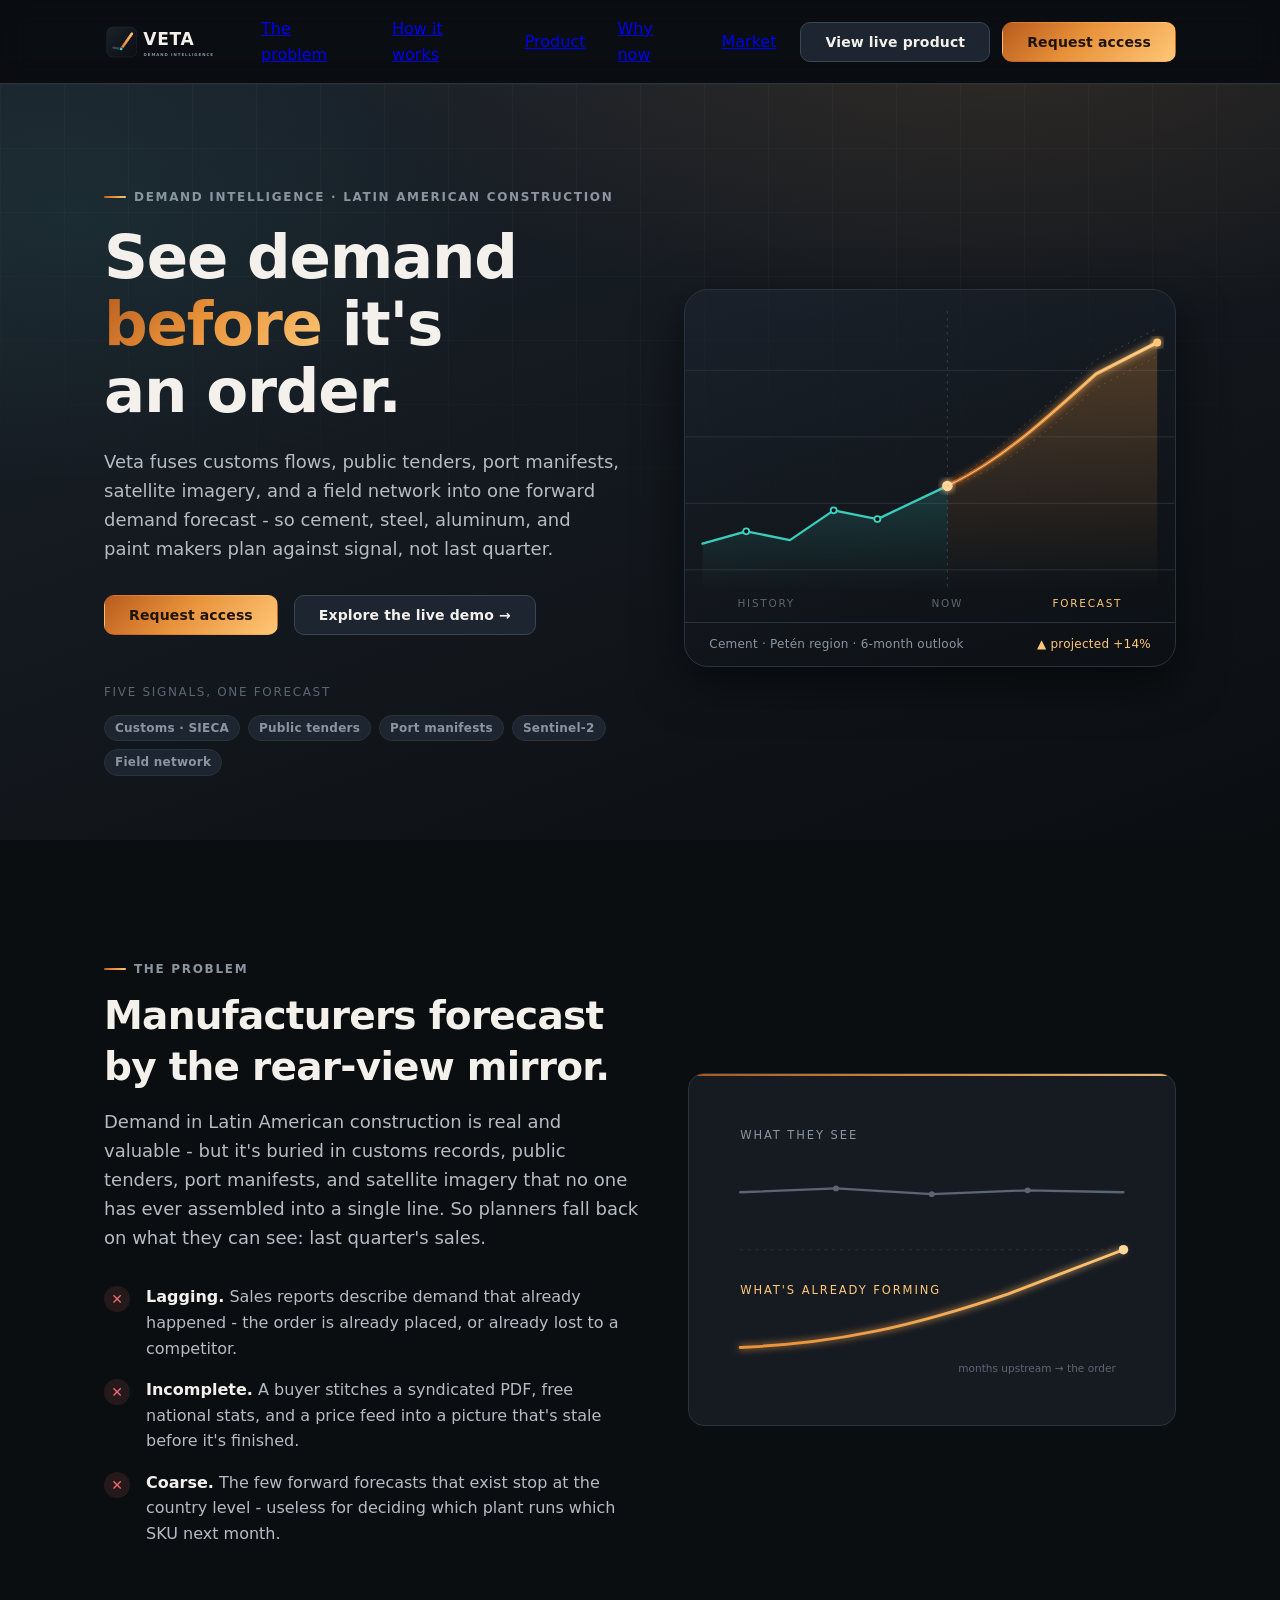
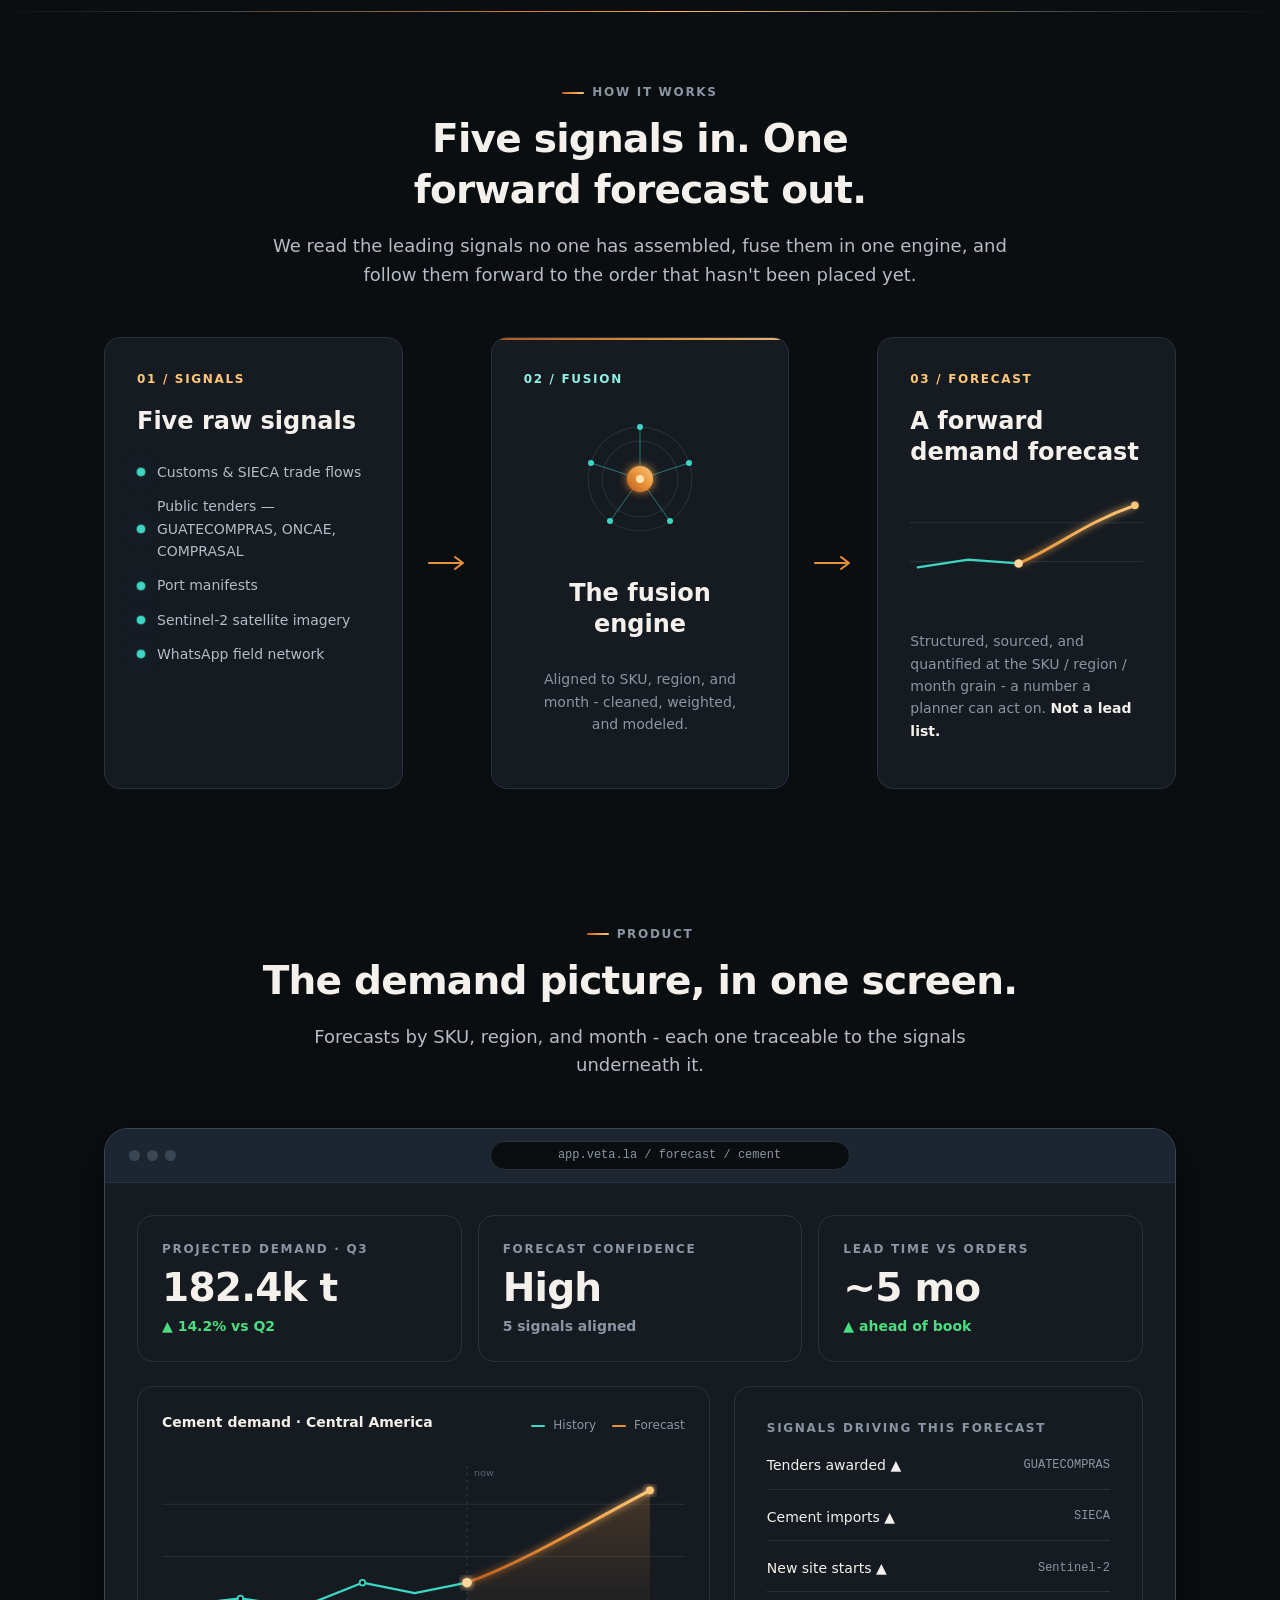
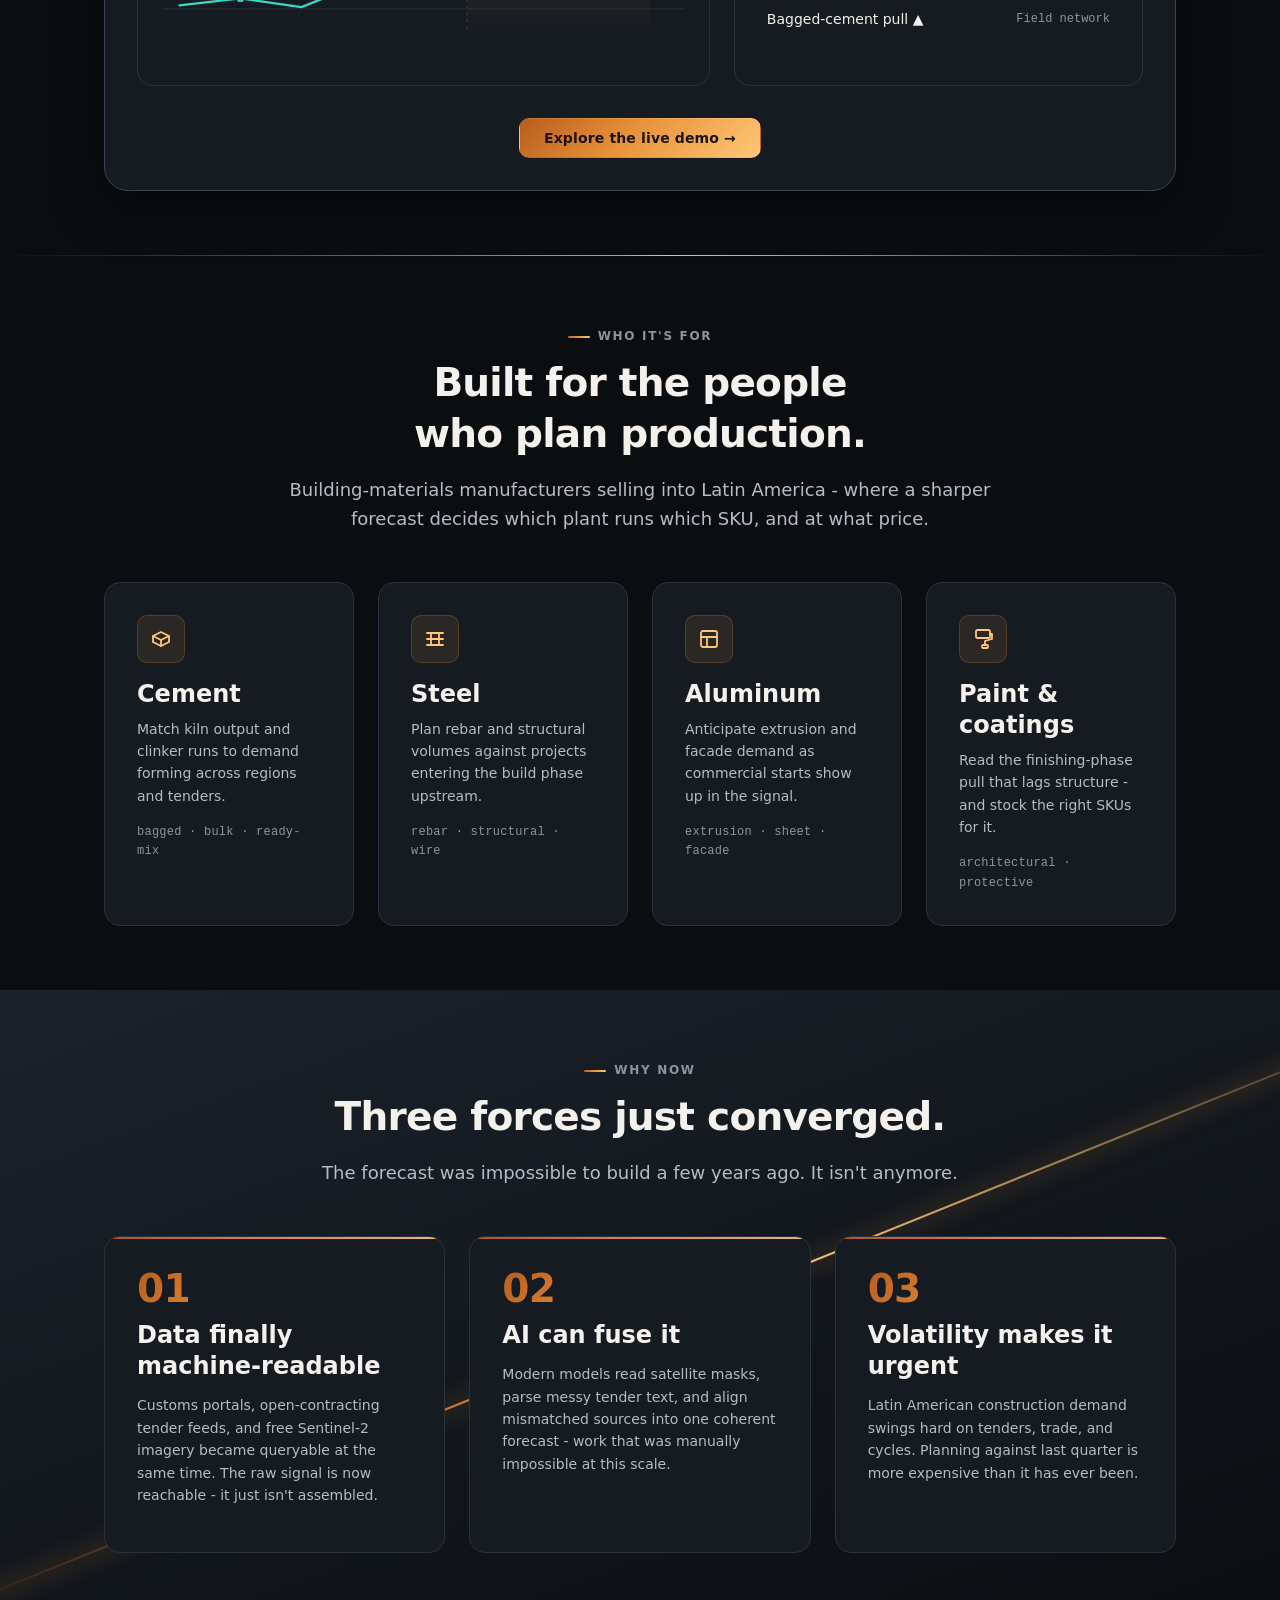
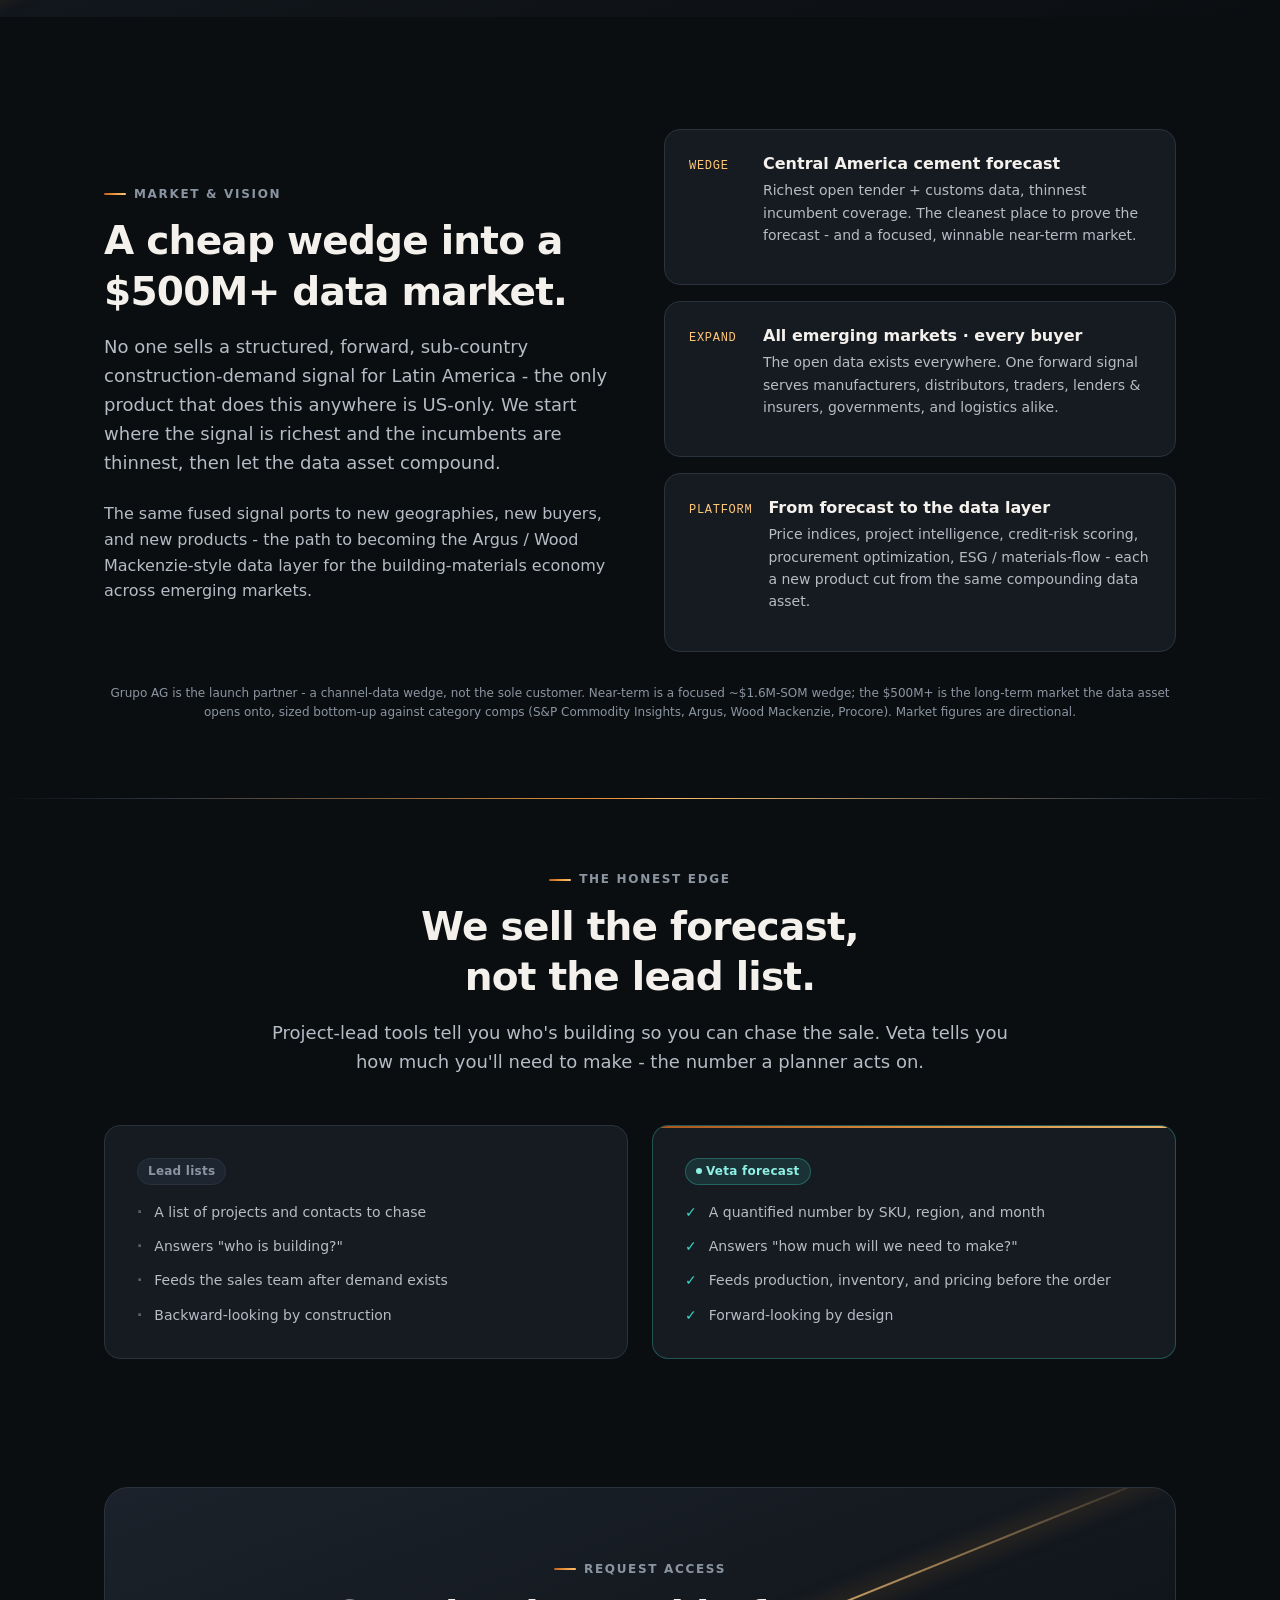
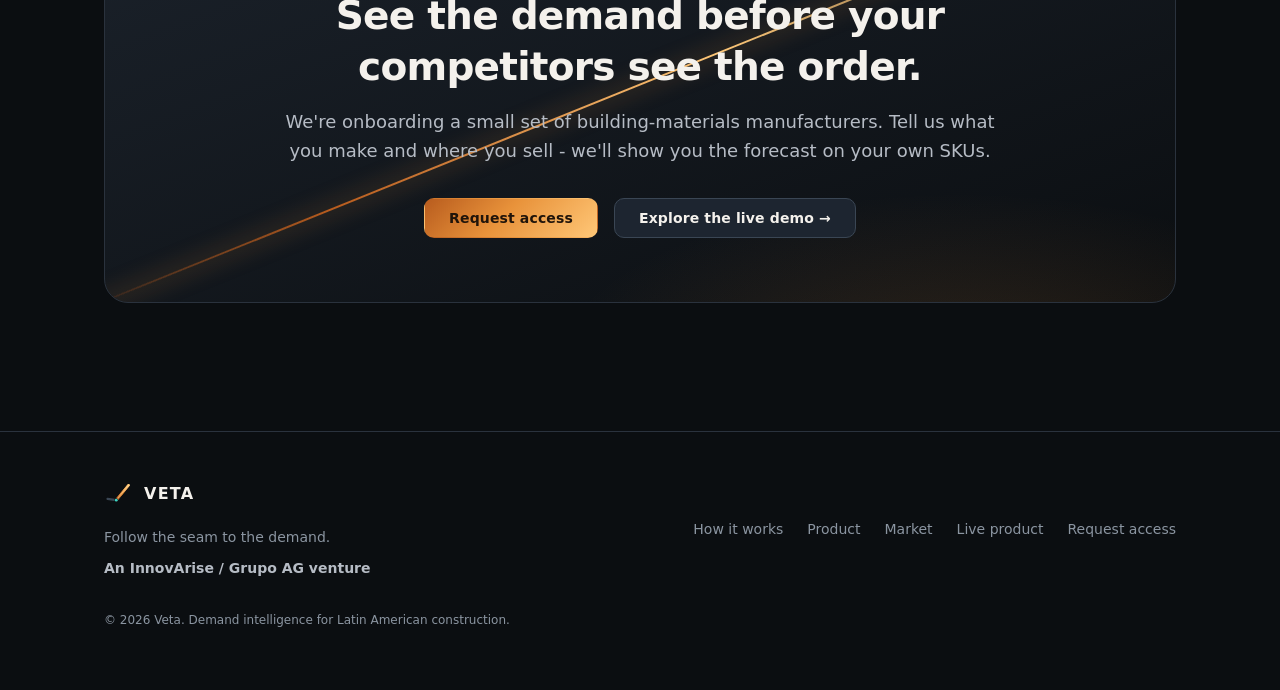
==== commit 533b7b01: "Deck + landing: wedge -> expansion -> >=$500M venture-scale thesis (honest near-term kept)" ====
--- a/index.html
+++ b/index.html
@@ -826,45 +826,46 @@
         <div class="market-grid">
           <div class="sec-head">
             <span class="veta-kicker">Market &amp; vision</span>
-            <h2 class="veta-h2">Start at the seam. Follow it across the region.</h2>
+            <h2 class="veta-h2">A cheap wedge into a $500M+ data market.</h2>
             <p class="veta-lead">
               No one sells a structured, forward, sub-country construction-demand signal for Latin
               America - the only product that does this anywhere is US-only. We start where the
-              signal is richest and the incumbents are thinnest, then expand outward.
+              signal is richest and the incumbents are thinnest, then let the data asset compound.
             </p>
             <p class="veta-body" style="margin-top: var(--veta-space-5);">
-              The model extends naturally: more materials, more countries, more grain. Each new
-              signal makes every forecast sharper - the seam runs on, beyond what you can see.
+              The same fused signal ports to new geographies, new buyers, and new products - the
+              path to becoming the Argus / Wood Mackenzie-style data layer for the building-materials
+              economy across emerging markets.
             </p>
           </div>
 
           <div class="market-steps">
             <div class="market-step">
-              <span class="ms-stage">BEACHHEAD</span>
+              <span class="ms-stage">WEDGE</span>
               <div>
-                <h4 class="veta-h4">Central America cement</h4>
-                <p>Richest open tender + customs data, thinnest incumbent coverage. The cleanest place to prove the forecast.</p>
+                <h4 class="veta-h4">Central America cement forecast</h4>
+                <p>Richest open tender + customs data, thinnest incumbent coverage. The cleanest place to prove the forecast - and a focused, winnable near-term market.</p>
               </div>
             </div>
             <div class="market-step">
               <span class="ms-stage">EXPAND</span>
               <div>
-                <h4 class="veta-h4">More materials, more countries</h4>
-                <p>Steel, aluminum, and paint across the broader Latin American manufacturer base.</p>
+                <h4 class="veta-h4">All emerging markets · every buyer</h4>
+                <p>The open data exists everywhere. One forward signal serves manufacturers, distributors, traders, lenders &amp; insurers, governments, and logistics alike.</p>
               </div>
             </div>
             <div class="market-step">
-              <span class="ms-stage">DEEPEN</span>
+              <span class="ms-stage">PLATFORM</span>
               <div>
-                <h4 class="veta-h4">Finer grain, more signals</h4>
-                <p>SKU, region, and month resolution sharpened as new signals join the fusion engine.</p>
+                <h4 class="veta-h4">From forecast to the data layer</h4>
+                <p>Price indices, project intelligence, credit-risk scoring, procurement optimization, ESG / materials-flow - each a new product cut from the same compounding data asset.</p>
               </div>
             </div>
           </div>
         </div>
 
         <p class="veta-muted" style="font-size: var(--veta-text-xs); margin-top: var(--veta-space-6); text-align: center;">
-          Grupo AG is the launch partner - a channel-data wedge, not the sole customer. Market figures are directional.
+          Grupo AG is the launch partner - a channel-data wedge, not the sole customer. Near-term is a focused ~$1.6M-SOM wedge; the $500M+ is the long-term market the data asset opens onto, sized bottom-up against category comps (S&amp;P Commodity Insights, Argus, Wood Mackenzie, Procore). Market figures are directional.
         </p>
       </div>
     </section>
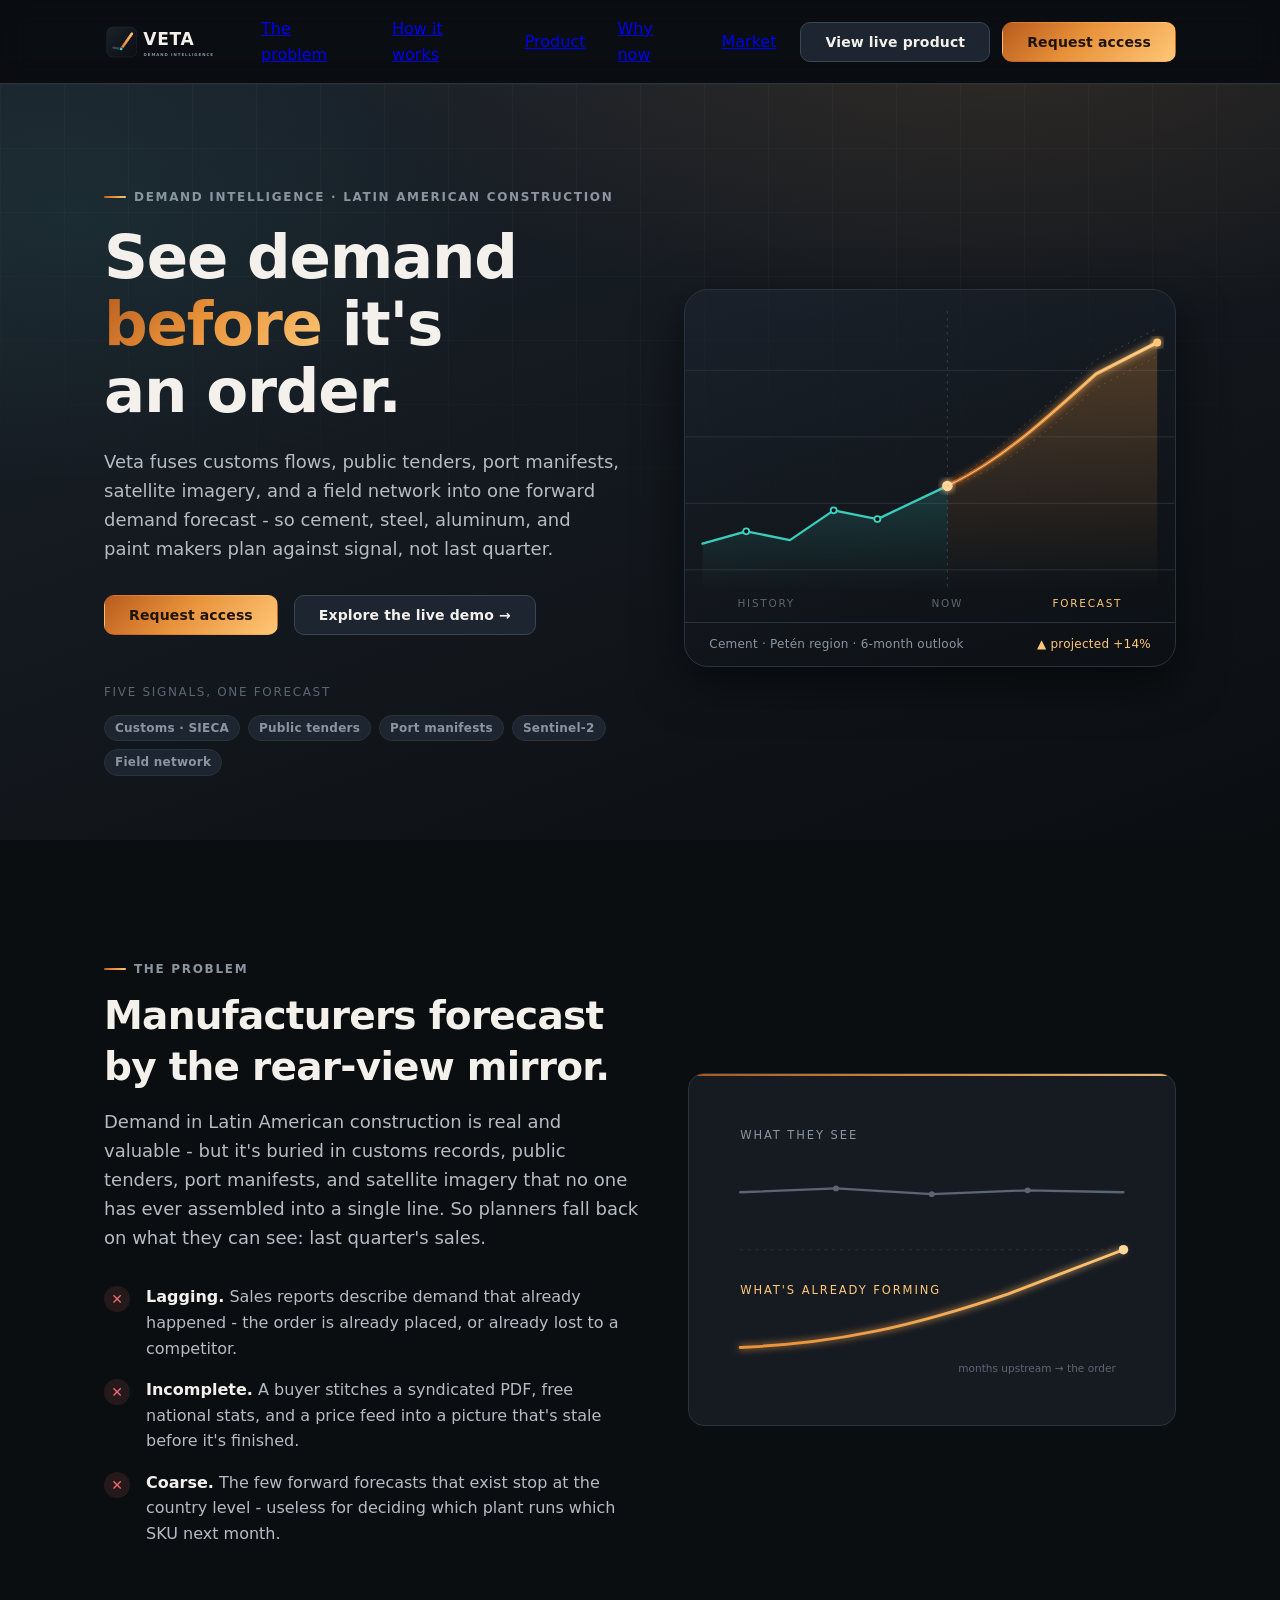
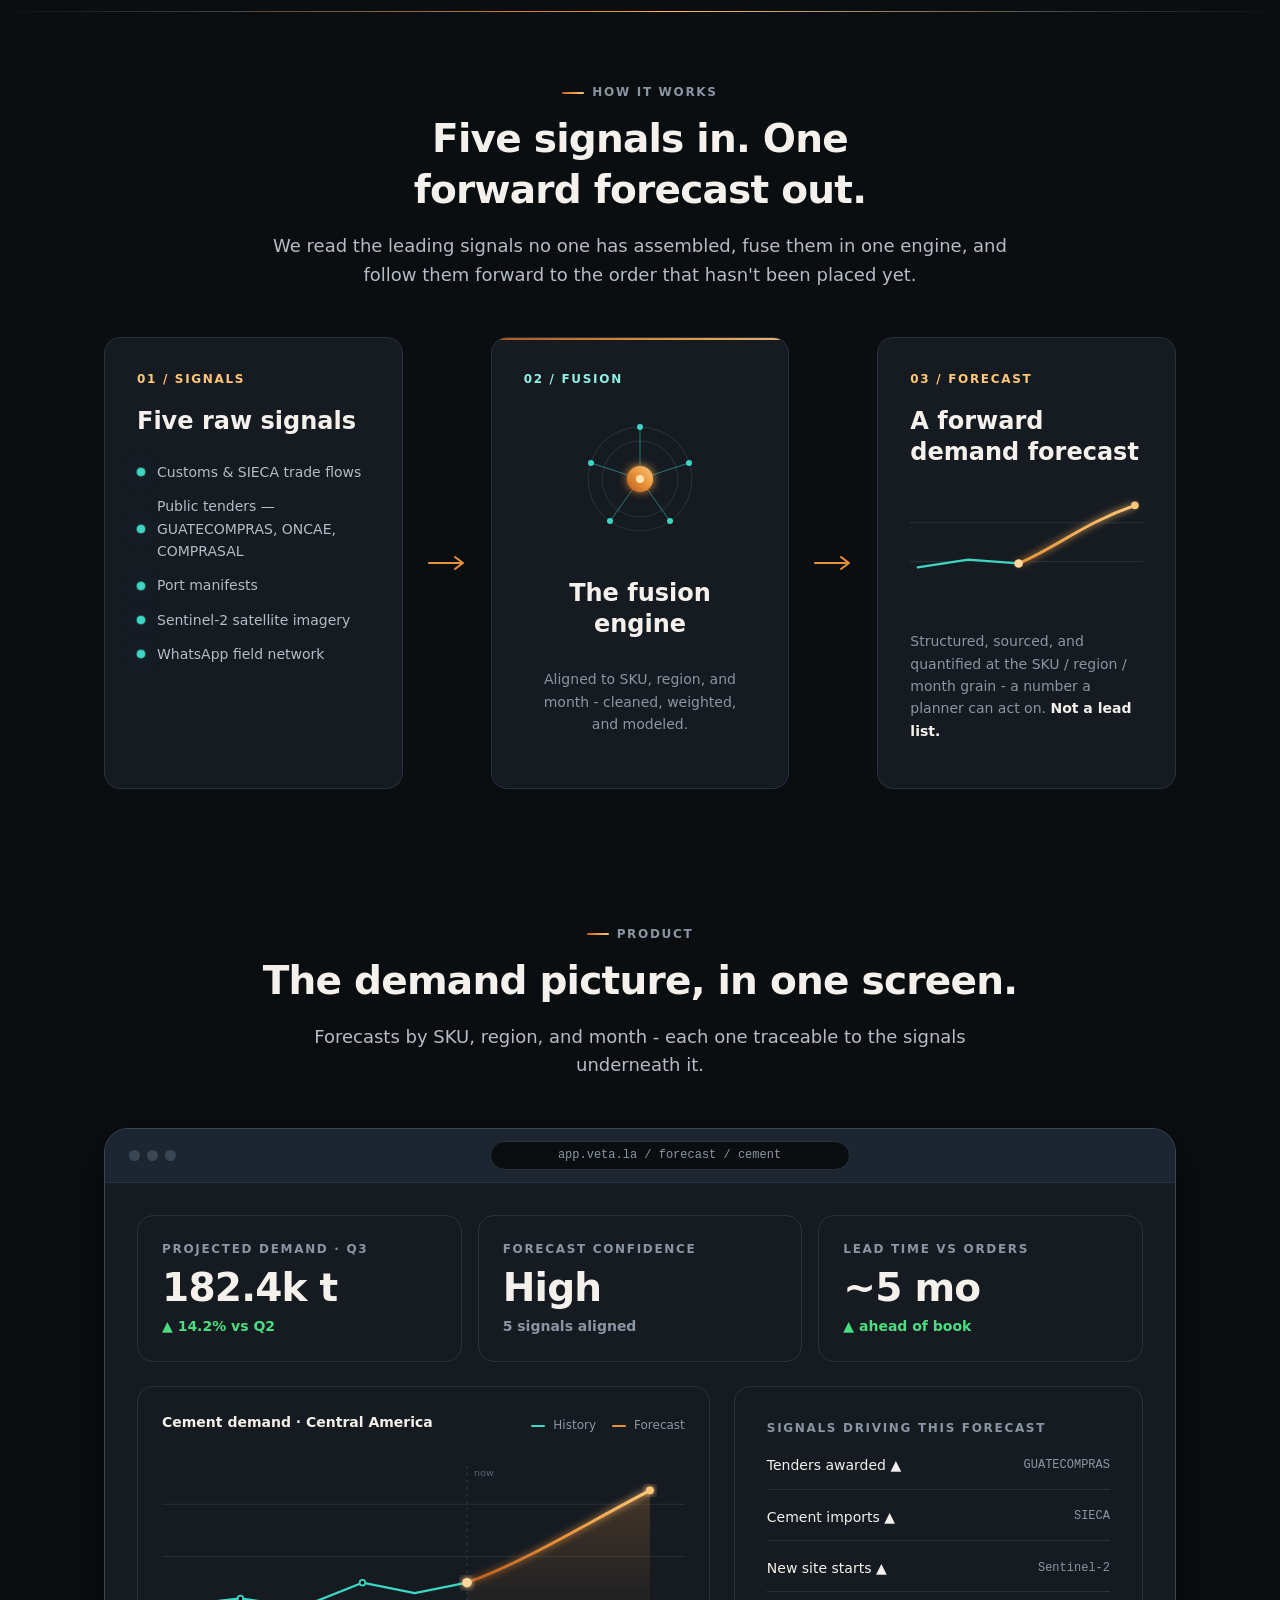
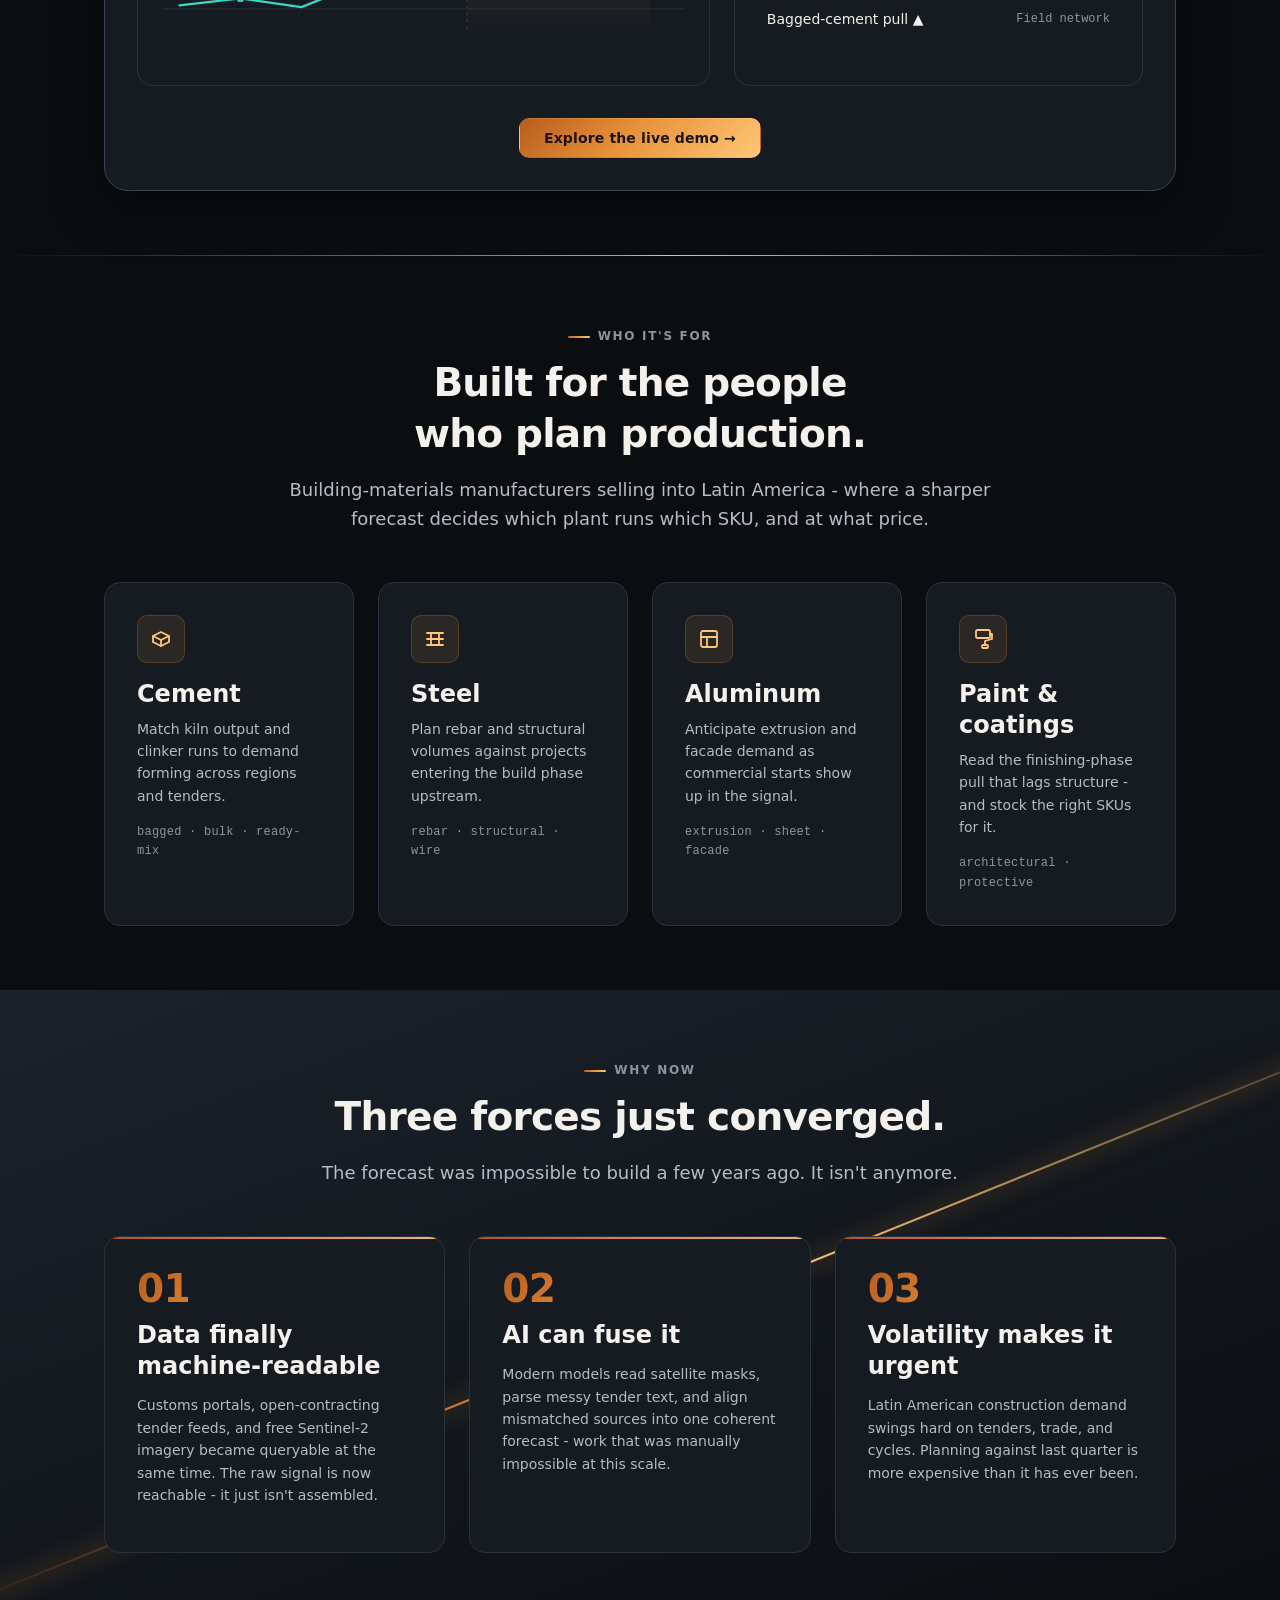
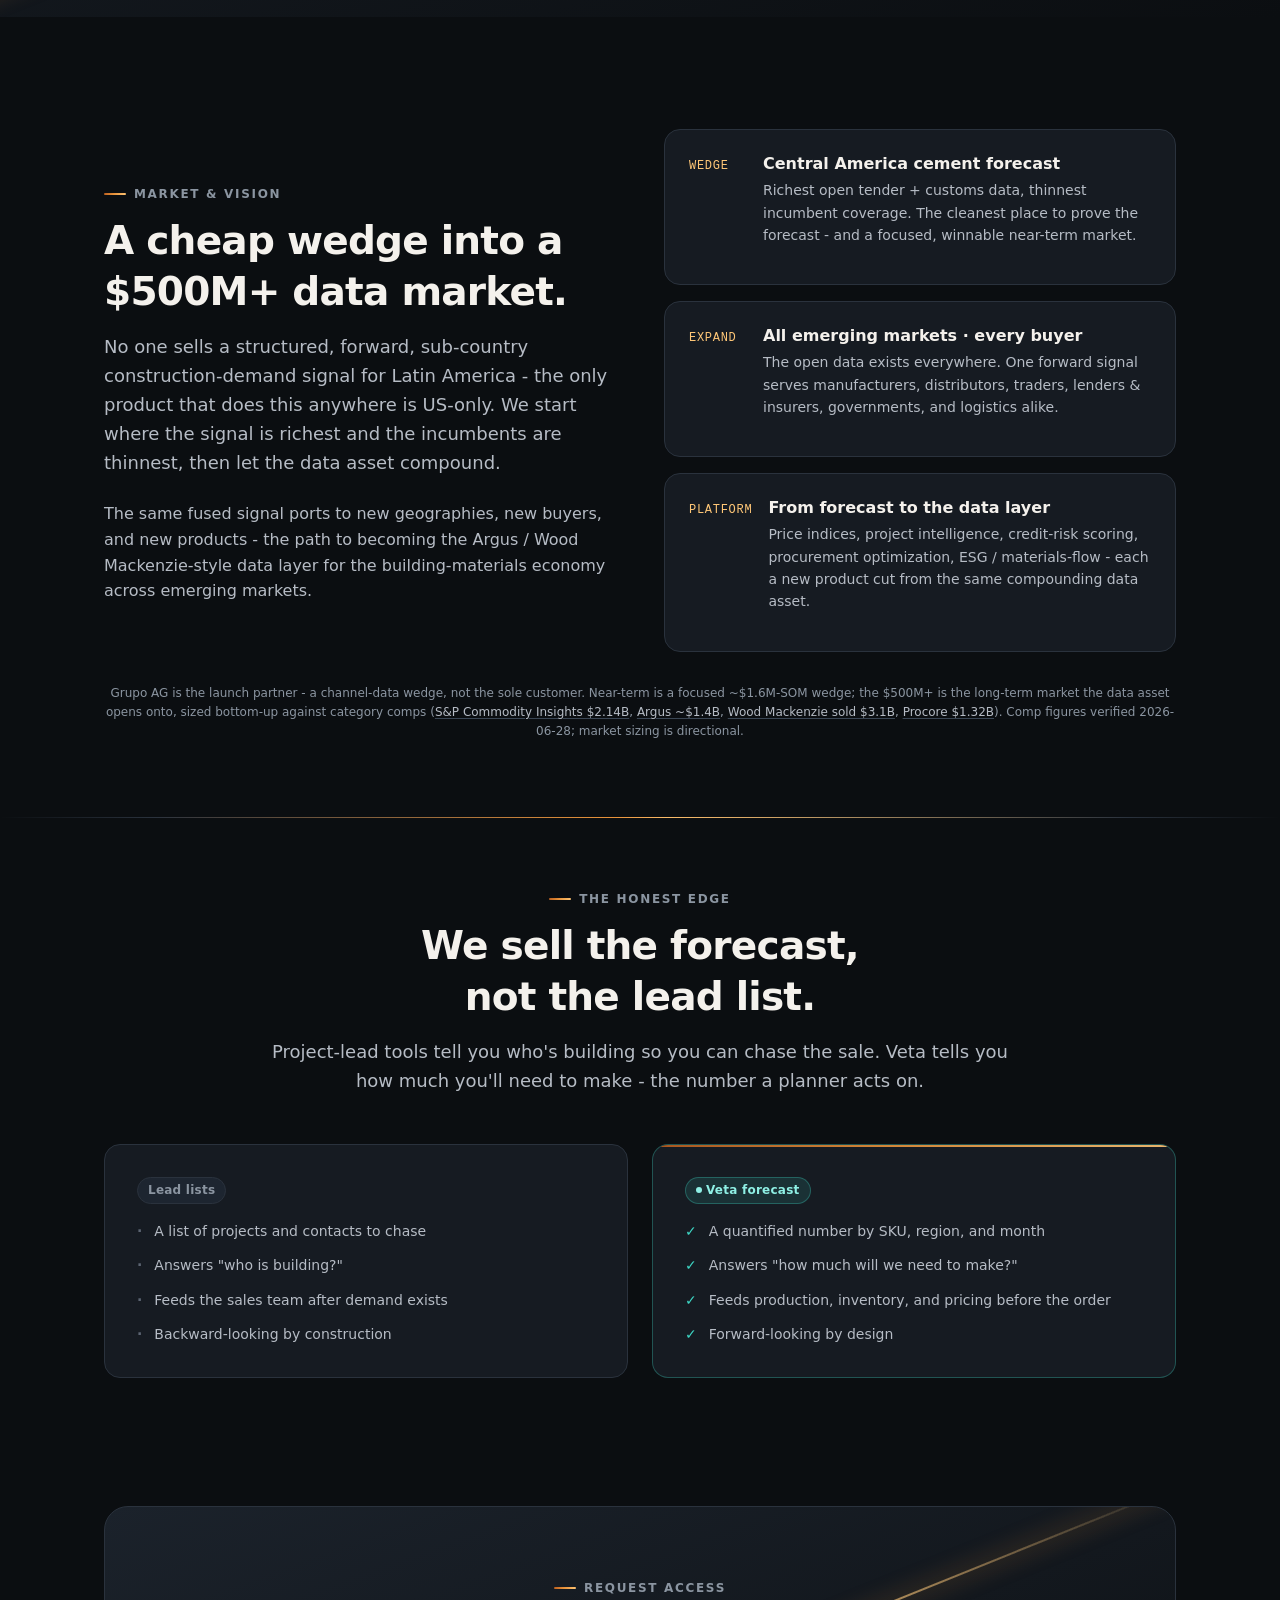
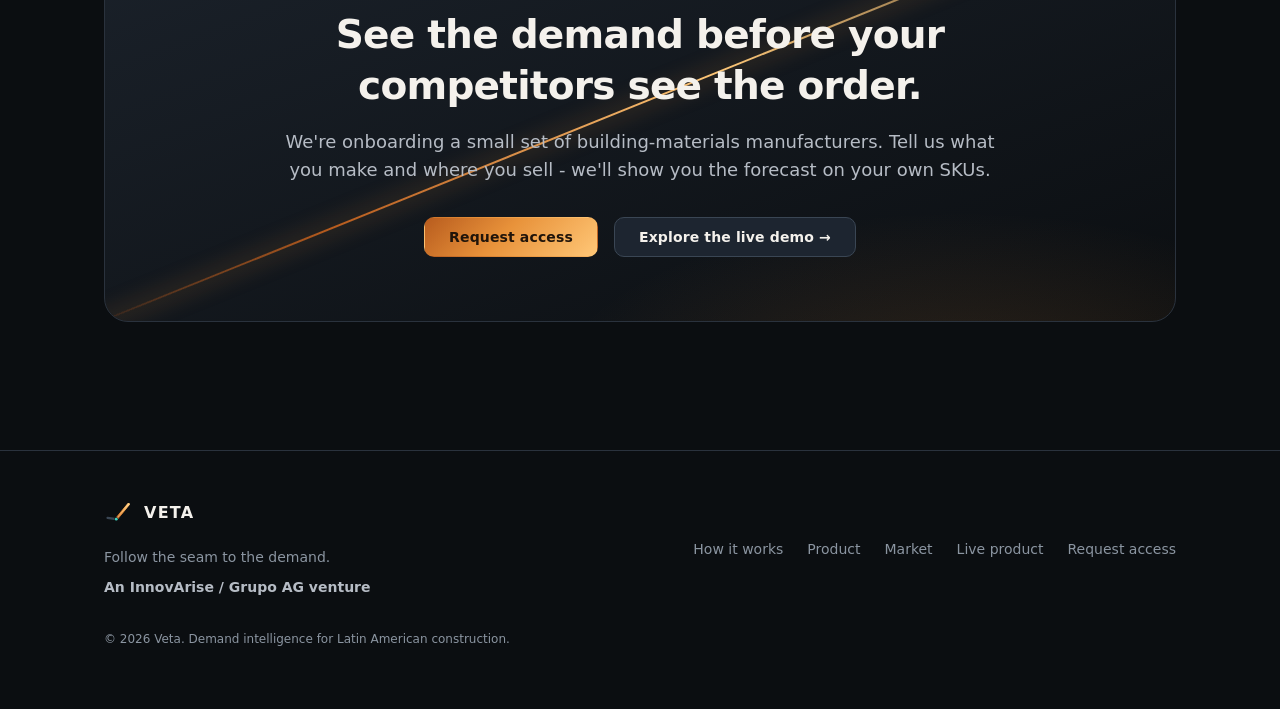
==== commit 45463a58: "Source review (--refresh): clickable APA citations + References slide in deck; verified deep links; " ====
--- a/index.html
+++ b/index.html
@@ -330,6 +330,10 @@
 
     /* shared seam glyph in headings */
     .seam-tick { color: var(--veta-copper); }
+
+    /* clickable citations — deep links to the exact source page */
+    .cite { color: var(--veta-text-muted); text-decoration: underline; text-underline-offset: 2px; text-decoration-color: var(--veta-strata-2); transition: color 140ms ease; }
+    .cite:hover { color: var(--veta-amber); text-decoration-color: var(--veta-copper); }
   </style>
 </head>
 
@@ -865,7 +869,11 @@
         </div>
 
         <p class="veta-muted" style="font-size: var(--veta-text-xs); margin-top: var(--veta-space-6); text-align: center;">
-          Grupo AG is the launch partner - a channel-data wedge, not the sole customer. Near-term is a focused ~$1.6M-SOM wedge; the $500M+ is the long-term market the data asset opens onto, sized bottom-up against category comps (S&amp;P Commodity Insights, Argus, Wood Mackenzie, Procore). Market figures are directional.
+          Grupo AG is the launch partner - a channel-data wedge, not the sole customer. Near-term is a focused ~$1.6M-SOM wedge; the $500M+ is the long-term market the data asset opens onto, sized bottom-up against category comps
+          (<a class="cite" href="https://bullfincher.io/companies/sp-global/revenue-by-segment" target="_blank" rel="noopener">S&amp;P Commodity Insights $2.14B</a>,
+          <a class="cite" href="https://www.bloomberg.com/news/articles/2016-05-23/general-atlantic-agrees-to-buy-majority-stake-in-argus-media" target="_blank" rel="noopener">Argus ~$1.4B</a>,
+          <a class="cite" href="https://www.verisk.com/company/newsroom/verisk-announces-the-sale-of-wood-mackenzie-to-veritas-capital/" target="_blank" rel="noopener">Wood Mackenzie sold $3.1B</a>,
+          <a class="cite" href="https://www.procore.com/press/procore-announces-fourth-quarter-and-full-year-2025-financial-results" target="_blank" rel="noopener">Procore $1.32B</a>). Comp figures verified 2026-06-28; market sizing is directional.
         </p>
       </div>
     </section>
